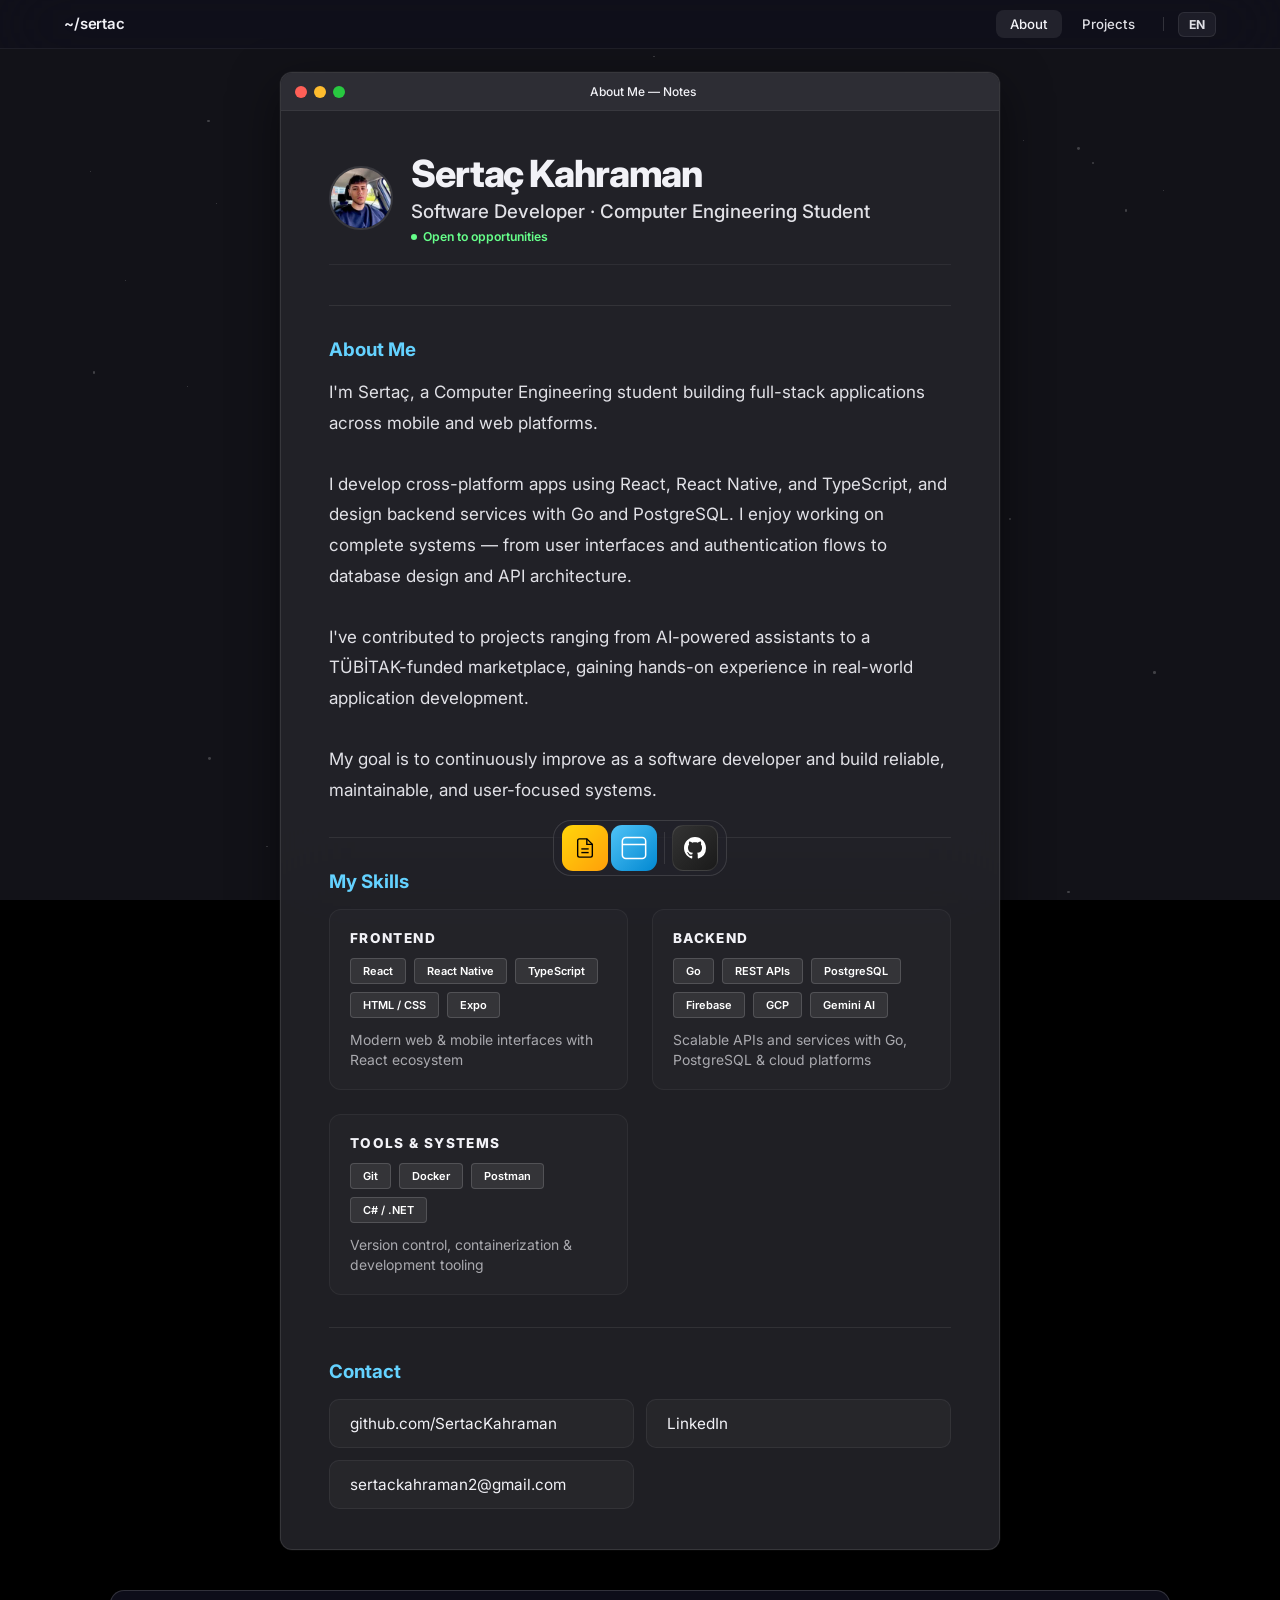
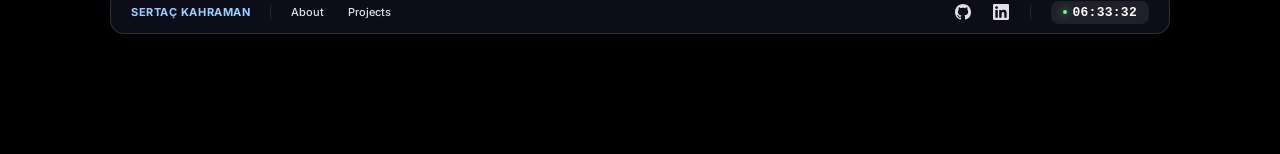
==== about.html @ 70dc7ac9 "feat: complete professional portfolio with SEO, accessibility and semantic improvements" ====
<!DOCTYPE html>
<html lang="en">

<head>
    <meta charset="UTF-8">
    <meta name="viewport" content="width=device-width, initial-scale=1.0">
    <title>About — Sertaç Kahraman</title>
    <meta name="description" content="About Sertaç Kahraman — Software Developer · Computer Engineering Student.">
    <link rel="icon" type="image/png" sizes="16x16" href="favicon-16x16.png">
    <link rel="apple-touch-icon" href="apple-touch-icon.png">
    <meta name="msapplication-TileColor" content="#ffffff">
    <meta name="theme-color" content="#ffffff">
    <meta property="og:title" content="About — Sertaç Kahraman">
    <meta property="og:description"
        content="Software Developer building scalable mobile and web applications with Go, React Native & PostgreSQL.">
    <meta property="og:type" content="website">
    <meta property="og:url" content="https://sertackahraman.com/about.html">
    <meta property="og:image" content="https://sertackahraman.com/sertacresim.webp">
    <meta name="twitter:card" content="summary_large_image">
    <link rel="canonical" href="https://sertackahraman.com/about.html">

    <link rel="preconnect" href="https://fonts.googleapis.com">
    <link rel="preconnect" href="https://fonts.gstatic.com" crossorigin>
    <link rel="dns-prefetch" href="https://fonts.googleapis.com">
    <link rel="dns-prefetch" href="https://fonts.gstatic.com">
    <link rel="preload" href="style.css" as="style">
    <link href="https://fonts.googleapis.com/css2?family=Inter:wght@300;400;500;600;700;800&display=swap"
        rel="stylesheet" media="print" onload="this.media='all'">
    <link rel="stylesheet" href="style.css">

</head>

<body>
    <a href="#win-about" class="skip-link">Skip to content</a>

    <!-- WALLPAPER -->
    <div class="wallpaper" aria-hidden="true">
        <div class="particles" id="particles"></div>
    </div>

    <!-- HEADER -->
    <nav class="header">
        <div class="header-inner">
            <a href="index.html" class="header-logo">~/sertac</a>
            <div class="header-nav">
                <a href="about.html" class="header-link header-link--active" data-i18n="nav-about">About</a>
                <a href="projects.html" class="header-link" data-i18n="nav-projects">Projects</a>
                <div class="header-divider"></div>
                <button id="lang-toggle" class="lang-btn" aria-label="Change language to Turkish">TR</button>
            </div>
        </div>
    </nav>

    <!-- CONTENT -->
    <main class="desktop">
        <div class="page-container">

            <!-- ABOUT WINDOW — DETAILED -->
            <section class="window" id="win-about">
                <div class="window-titlebar">
                    <div class="traffic-lights" aria-hidden="true"><span class="tl tl-red"></span><span
                            class="tl tl-yellow"></span><span class="tl tl-green"></span></div>
                    <h1 class="window-title" data-i18n="about-title">About Me — Notes</h1>
                </div>
                <div class="window-body about-body about-body--detailed">
                    <div class="about-header">
                        <img src="sertacresim.webp" alt="Sertaç Kahraman" class="about-avatar about-avatar--large"
                            width="80" height="80" fetchpriority="high">
                        <div class="about-intro">
                            <h2 class="about-name" data-i18n="about-name">Sertaç Kahraman</h2>
                            <p class="about-role" data-i18n="about-role">Software Developer · Computer Engineering
                                Student</p>
                            <div class="about-status"><span class="status-dot"></span><span
                                    data-i18n="about-status">Open to opportunities</span>
                            </div>
                        </div>
                    </div>

                    <div class="about-content">
                        <div class="about-section">
                            <h2 class="about-section-title" data-i18n="about-detailed-title">About Me</h2>
                            <p data-i18n="about-detailed-text">I'm Sertaç, a Computer Engineering student building
                                full-stack applications across mobile and web platforms. I develop cross-platform apps
                                using React, React Native, and TypeScript, and design backend services with Go and
                                PostgreSQL.</p>
                        </div>

                        <div class="about-section">
                            <h2 class="about-section-title" data-i18n="about-skills-title">My Skills</h2>
                            <div class="about-skills-grid">
                                <div class="about-skill-group">
                                    <span class="about-skill-label" data-i18n="about-skill-frontend">Frontend</span>
                                    <div class="skill-tags">
                                        <span class="skill-tag tag-blue">React</span>
                                        <span class="skill-tag tag-blue">React Native</span>
                                        <span class="skill-tag tag-blue">TypeScript</span>
                                        <span class="skill-tag tag-blue">HTML / CSS</span>
                                        <span class="skill-tag tag-blue">Expo</span>
                                    </div>
                                    <p class="skill-desc" data-i18n="about-skill-frontend-desc">Modern web & mobile
                                        interfaces with React ecosystem</p>
                                </div>
                                <div class="about-skill-group">
                                    <span class="about-skill-label" data-i18n="about-skill-backend">Backend</span>
                                    <div class="skill-tags">
                                        <span class="skill-tag tag-green">Go</span>
                                        <span class="skill-tag tag-green">REST APIs</span>
                                        <span class="skill-tag tag-green">PostgreSQL</span>
                                        <span class="skill-tag tag-green">Firebase</span>
                                        <span class="skill-tag tag-green">GCP</span>
                                        <span class="skill-tag tag-green">Gemini AI</span>
                                    </div>
                                    <p class="skill-desc" data-i18n="about-skill-backend-desc">Scalable APIs and
                                        services with Go, PostgreSQL & cloud platforms</p>
                                </div>
                                <div class="about-skill-group">
                                    <span class="about-skill-label" data-i18n="about-skill-tools">Tools & Systems</span>
                                    <div class="skill-tags">
                                        <span class="skill-tag tag-purple">Git</span>
                                        <span class="skill-tag tag-purple">Docker</span>
                                        <span class="skill-tag tag-purple">Postman</span>
                                        <span class="skill-tag tag-purple">C# / .NET</span>
                                    </div>
                                    <p class="skill-desc" data-i18n="about-skill-tools-desc">Version control,
                                        containerization & development tooling</p>
                                </div>
                            </div>
                        </div>

                        <div class="about-section">
                            <h2 class="about-section-title" data-i18n="about-contact-title">Contact</h2>
                            <div class="about-contact-links">
                                <a href="https://github.com/SertacKahraman" target="_blank" rel="noopener"
                                    class="about-contact-link">
                                    <span>github.com/SertacKahraman</span>
                                </a>
                                <a href="https://www.linkedin.com/in/serta%C3%A7-kahraman-7b6459294/" target="_blank"
                                    rel="noopener" class="about-contact-link">
                                    <span>LinkedIn</span>
                                </a>
                                <a href="mailto:sertackahraman2@gmail.com" id="email-link" class="about-contact-link">
                                    <span id="email-text">sertackahraman2@gmail.com</span>
                                </a>
                            </div>
                        </div>
                    </div>
                </div>
            </section>

        </div>
        <!-- FOOTER (Premium Thin Bar) -->
        <footer class="footer">
            <div class="footer-inner">
                <div class="footer-left">
                    <div class="footer-brand" data-i18n="footer-brand">Sertaç Kahraman</div>
                    <div class="footer-divider"></div>
                    <nav class="footer-nav">
                        <a href="about.html" class="footer-nav-link" data-i18n="footer-about">About</a>
                        <a href="projects.html" class="footer-nav-link" data-i18n="footer-projects">Projects</a>
                    </nav>
                </div>
                <div class="footer-right">
                    <div class="footer-socials">
                        <a href="https://github.com/SertacKahraman" target="_blank" rel="noopener"
                            class="footer-social-btn" aria-label="Github Profile - Sertaç Kahraman">
                            <svg width="16" height="16" viewBox="0 0 24 24" fill="currentColor">
                                <path
                                    d="M12 0C5.37 0 0 5.37 0 12c0 5.31 3.435 9.795 8.205 11.385.6.105.825-.255.825-.57 0-.285-.015-1.23-.015-2.235-3.015.555-3.795-.735-4.035-1.41-.135-.345-.72-1.41-1.23-1.695-.42-.225-1.02-.78-.015-.795.945-.015 1.62.87 1.845 1.23 1.08 1.815 2.805 1.305 3.495.99.105-.78.42-1.305.765-1.605-2.67-.3-5.46-1.335-5.46-5.925 0-1.305.465-2.385 1.23-3.225-.12-.3-.54-1.53.12-3.18 0 0 1.005-.315 3.3 1.23.96-.27 1.98-.405 3-.405s2.04.135 3 .405c2.295-1.56 3.3-1.23 3.3-1.23.66 1.65.24 2.88.12 3.18.765.84 1.23 1.905 1.23 3.225 0 4.605-2.805 5.625-5.475 5.925.435.375.81 1.095.81 2.22 0 1.605-.015 2.895-.015 3.3 0 .315.225.69.825.57A12.02 12.02 0 0024 12c0-6.63-5.37-12-12-12z" />
                            </svg>
                        </a>
                        <a href="https://www.linkedin.com/in/serta%C3%A7-kahraman-7b6459294/" target="_blank"
                            rel="noopener" class="footer-social-btn" aria-label="LinkedIn Profile - Sertaç Kahraman">
                            <svg width="16" height="16" viewBox="0 0 24 24" fill="currentColor">
                                <path
                                    d="M20.447 20.452h-3.554v-5.569c0-1.328-.027-3.037-1.852-3.037-1.853 0-2.136 1.445-2.136 2.939v5.667H9.351V9h3.414v1.561h.046c.477-.9 1.637-1.85 3.37-1.85 3.601 0 4.267 2.37 4.267 5.455v6.286zM5.337 7.433c-1.144 0-2.063-.926-2.063-2.065 0-1.138.92-2.063 2.063-2.063 1.14 0 2.064.925 2.064 2.063 0 1.139-.925 2.065-2.064 2.065zm1.782 13.019H3.555V9h3.564v11.452zM22.225 0H1.771C.792 0 0 .774 0 1.729v20.542C0 23.227.792 24 1.771 24h20.451C23.2 24 24 23.227 24 22.271V1.729C24 .774 23.2 0 22.222 0h.003z" />
                            </svg>
                        </a>
                    </div>
                    <div class="footer-divider"></div>
                    <div class="footer-clock-box">
                        <span class="clock-dot"></span>
                        <span id="footer-live-clock">00:00:00</span>
                    </div>
                </div>
            </div>
        </footer>
    </main>

    <!-- DOCK -->
    <div class="dock" id="dock">
        <a href="about.html" class="dock-item" data-tooltip="About" aria-label="About Me">
            <div class="dock-icon di-notes"><svg width="22" height="22" viewBox="0 0 24 24" fill="none"
                    stroke="currentColor" stroke-width="1.5">
                    <path d="M14 2H6a2 2 0 00-2 2v16a2 2 0 002 2h12a2 2 0 002-2V8z" />
                    <polyline points="14 2 14 8 20 8" />
                    <line x1="16" y1="13" x2="8" y2="13" />
                    <line x1="16" y1="17" x2="8" y2="17" />
                </svg></div>
        </a>
        <a href="projects.html" class="dock-item" data-tooltip="Projects" aria-label="Projects">
            <div class="dock-icon di-finder"><svg width="28" height="28" viewBox="0 0 24 24" fill="none"
                    stroke="currentColor" stroke-width="1.3">
                    <rect x="2" y="3" width="20" height="18" rx="3" />
                    <path d="M2 9h20" />
                </svg></div>
        </a>
        <div class="dock-divider"></div>
        <a href="https://github.com/SertacKahraman" target="_blank" rel="noopener" class="dock-item"
            data-tooltip="GitHub" aria-label="GitHub Repository">
            <div class="dock-icon di-github"><svg width="22" height="22" viewBox="0 0 24 24" fill="currentColor">
                    <path
                        d="M12 0C5.37 0 0 5.37 0 12c0 5.31 3.435 9.795 8.205 11.385.6.105.825-.255.825-.57 0-.285-.015-1.23-.015-2.235-3.015.555-3.795-.735-4.035-1.41-.135-.345-.72-1.41-1.23-1.695-.42-.225-1.02-.78-.015-.795.945-.015 1.62.87 1.845 1.23 1.08 1.815 2.805 1.305 3.495.99.105-.78.42-1.305.765-1.605-2.67-.3-5.46-1.335-5.46-5.925 0-1.305.465-2.385 1.23-3.225-.12-.3-.54-1.53.12-3.18 0 0 1.005-.315 3.3 1.23.96-.27 1.98-.405 3-.405s2.04.135 3 .405c2.295-1.56 3.3-1.23 3.3-1.23.66 1.65.24 2.88.12 3.18.765.84 1.23 1.905 1.23 3.225 0 4.605-2.805 5.625-5.475 5.925.435.375.81 1.095.81 2.22 0 1.605-.015 2.895-.015 3.3 0 .315.225.69.825.57A12.02 12.02 0 0024 12c0-6.63-5.37-12-12-12z" />
                </svg></div>
        </a>
    </div>

    <script src="translations.js" defer></script>
    <script src="script.js" defer></script>
</body>

</html>
---- style.css ----
/* ══════════════════════════════════════════════════
   macOS PORTFOLIO — POLISHED STATIC
   ══════════════════════════════════════════════════ */

:root {
    --wall-1: #121218;
    --wall-2: #121218;
    --wall-3: #121218;
    --wall-4: #121218;

    --win-bg: rgba(36, 36, 42, 0.88);
    --win-titlebar: rgba(46, 46, 54, 0.96);
    --win-toolbar: rgba(40, 40, 48, 0.92);
    --win-border: rgba(255, 255, 255, 0.1);
    --win-shadow: 0 16px 48px rgba(0, 0, 0, 0.5), 0 0 0 0.5px rgba(255, 255, 255, 0.08);

    --menubar-bg: rgba(18, 18, 24, 0.8);
    --dock-bg: rgba(36, 36, 42, 0.55);
    --dock-border: rgba(255, 255, 255, 0.12);

    --text-1: #F2F2F7;
    --text-2: rgba(242, 242, 247, 0.92);
    --text-3: rgba(242, 242, 247, 0.72);

    --tl-red: #FF5F57;
    --tl-yellow: #FEBC2E;
    --tl-green: #28C840;
    --accent: #4DA3FF;
    --accent-light: #99D1FF;
    --blue: #64D2FF;
    --purple: #DA8FFF;
    --green: #66FF8A;
    --orange: #FFB340;

    --font: 'Inter', -apple-system, BlinkMacSystemFont, sans-serif;
    --r: 12px;
    --r-sm: 8px;

    --footer-bg: rgba(255, 255, 255, 0.03);
    --footer-border: rgba(255, 255, 255, 0.08);
}

html,
body {
    margin: 0;
    padding: 0;
    width: 100%;
    overflow-x: hidden;
    background: #000;
}

*,
*::before,
*::after {
    margin: 0;
    padding: 0;
    box-sizing: border-box;
}

html {
    font-size: 17px;
    -webkit-font-smoothing: antialiased;
    scroll-behavior: smooth;
}

body {
    font-family: var(--font);
    color: var(--text-1);
    min-height: 100vh;
    overflow-x: hidden;
}

a {
    color: inherit;
    text-decoration: none;
}

button {
    background: none;
    border: none;
    cursor: pointer;
    color: inherit;
    font: inherit;
}

::selection {
    background: rgba(10, 132, 255, 0.35);
    color: #fff;
}


/* ══════════════════════════════════════════════════
   WALLPAPER
   ══════════════════════════════════════════════════ */

.wallpaper {
    position: fixed;
    inset: 0;
    z-index: 0;
    background: #121218;
    overflow: hidden;
}

/* Skip Navigation */
.skip-link {
    position: absolute;
    top: -40px;
    left: 0;
    background: var(--accent);
    color: #000;
    padding: 8px 16px;
    z-index: 999;
    font-size: 0.85rem;
    font-weight: 600;
    border-radius: 0 0 8px 0;
    transition: top 0.2s;
}

.skip-link:focus {
    top: 0;
}

@keyframes drift {

    0%,
    100% {
        transform: translate(0, 0) scale(1);
    }

    25% {
        transform: translate(50px, -40px) scale(1.08);
    }

    50% {
        transform: translate(-30px, 30px) scale(0.94);
    }

    75% {
        transform: translate(40px, 50px) scale(1.04);
    }
}

.particle {
    position: absolute;
    width: 2px;
    height: 2px;
    background: rgba(255, 255, 255, 0.2);
    border-radius: 50%;
    animation: sparkle linear infinite;
}

@keyframes sparkle {
    0% {
        opacity: 0;
        transform: translateY(0);
    }

    20% {
        opacity: 1;
    }

    80% {
        opacity: 1;
    }

    100% {
        opacity: 0;
        transform: translateY(-60px);
    }
}


/* ══════════════════════════════════════════════════
   DESKTOP & GRID
   ══════════════════════════════════════════════════ */

.desktop {
    position: relative;
    z-index: 1;
    min-height: 100vh;
    padding: 72px 20px 80px;
}

/* ── Header ── */

.header {
    position: fixed;
    top: 0;
    left: 0;
    right: 0;
    z-index: 150;
    background: rgba(15, 15, 28, 0.55);
    backdrop-filter: blur(40px) saturate(180%);
    -webkit-backdrop-filter: blur(40px) saturate(180%);
    border-bottom: 1px solid rgba(255, 255, 255, 0.06);
}

.header-inner {
    max-width: 1200px;
    margin: 0 auto;
    height: 48px;
    display: flex;
    align-items: center;
    justify-content: space-between;
    padding: 0 24px;
}

.header-logo {
    display: flex;
    align-items: center;
    gap: 10px;
    font-size: 0.88rem;
    font-weight: 600;
    color: var(--text-1);
    letter-spacing: -0.01em;
    transition: opacity 0.2s;
}

.header-logo:hover {
    opacity: 0.8;
}

.header-apple {
    opacity: 0.9;
}

.header-nav {
    display: flex;
    align-items: center;
    gap: 6px;
}

.header-link {
    font-size: 0.78rem;
    font-weight: 500;
    color: var(--text-2);
    padding: 6px 14px;
    border-radius: 8px;
    transition: color 0.2s, background 0.2s;
}

.header-link:hover {
    color: var(--text-1);
    background: rgba(255, 255, 255, 0.06);
}

.header-link--active {
    color: var(--text-1);
    background: rgba(255, 255, 255, 0.08);
}

.header-divider {
    width: 1px;
    height: 14px;
    background: rgba(255, 255, 255, 0.15);
    margin: 0 8px;
}

.lang-btn {
    font-size: 0.72rem;
    font-weight: 700;
    color: var(--text-2);
    padding: 4px 10px;
    border-radius: 6px;
    background: rgba(255, 255, 255, 0.06);
    border: 1px solid rgba(255, 255, 255, 0.08);
    transition: all 0.2s;
}

.lang-btn:hover {
    color: var(--text-1);
    background: rgba(255, 255, 255, 0.12);
    border-color: rgba(255, 255, 255, 0.2);
}

/* Single-column layout for sub-pages */
.page-container {
    max-width: 720px;
    margin: 0 auto;
    display: flex;
    flex-direction: column;
    gap: 14px;
}

.win-grid {
    max-width: 1200px;
    margin: 0 auto;
    display: grid;
    grid-template-columns: 1.1fr 1fr;
    grid-template-rows: auto auto;
    gap: 20px;
}

/* Grid placement */
.win-about {
    grid-column: 1;
    grid-row: 1;
}

.win-skills {
    grid-column: 2;
    grid-row: 1 / 3;
}

.win-projects {
    grid-column: 1;
    grid-row: 2;
}

.win-contact {
    grid-column: 1 / 3;
    grid-row: 3;
}


/* ══════════════════════════════════════════════════
   WINDOW BASE
   ══════════════════════════════════════════════════ */

.window {
    background: var(--win-bg);
    border: 1px solid var(--win-border);
    border-radius: var(--r);
    box-shadow: var(--win-shadow);
    backdrop-filter: blur(40px) saturate(150%);
    -webkit-backdrop-filter: blur(40px) saturate(150%);
    overflow: hidden;
    display: flex;
    flex-direction: column;
    transition: box-shadow 0.3s, transform 0.3s;
}

.window:hover {
    box-shadow: 0 24px 70px rgba(0, 0, 0, 0.5), 0 0 0 1px rgba(255, 255, 255, 0.1);
}

.window-titlebar {
    height: 38px;
    display: flex;
    align-items: center;
    padding: 0 14px;
    background: var(--win-titlebar);
    border-bottom: 1px solid rgba(255, 255, 255, 0.05);
    flex-shrink: 0;
}

.traffic-lights {
    display: flex;
    gap: 7px;
    margin-right: 14px;
}

.tl {
    width: 12px;
    height: 12px;
    border-radius: 50%;
}

.tl-red {
    background: var(--tl-red);
}

.tl-yellow {
    background: var(--tl-yellow);
}

.tl-green {
    background: var(--tl-green);
}

.window-title {
    font-size: 12px;
    font-weight: 500;
    color: var(--text-1);
    flex: 1;
    text-align: center;
    margin-right: 58px;
}

.window-title-link {
    text-decoration: none;
    color: inherit;
    cursor: pointer;
}

.window-toolbar {
    padding: 8px 14px;
    background: var(--win-toolbar);
    border-bottom: 1px solid rgba(255, 255, 255, 0.04);
    flex-shrink: 0;
}

.window-body {
    flex: 1;
    overflow-y: auto;
}


/* ══════════════════════════════════════════════════
   ABOUT ME
   ══════════════════════════════════════════════════ */

.about-body {
    padding: 24px;
}

.about-header {
    display: flex;
    align-items: center;
    gap: 18px;
    margin-bottom: 24px;
    padding-bottom: 20px;
    border-bottom: 1px solid rgba(255, 255, 255, 0.06);
}

.about-avatar {
    width: 64px;
    height: 64px;
    border-radius: 50%;
    object-fit: cover;
    flex-shrink: 0;
    border: 2px solid rgba(255, 255, 255, 0.1);
}

.about-name {
    font-size: 2.2rem;
    font-weight: 800;
    letter-spacing: -0.03em;
}

.about-role {
    font-size: 0.82rem;
    color: var(--text-1);
    margin-top: 4px;
    font-weight: 500;
}

.about-status {
    display: flex;
    align-items: center;
    gap: 6px;
    margin-top: 6px;
    font-size: 0.72rem;
    color: var(--green);
    font-weight: 600;
}

.status-dot {
    width: 6px;
    height: 6px;
    border-radius: 50%;
    background: var(--green);
    animation: pulse 2s ease-in-out infinite;
}

@keyframes pulse {

    0%,
    100% {
        opacity: 1;
    }

    50% {
        opacity: 0.4;
    }
}

.about-content {
    display: flex;
    flex-direction: column;
    gap: 14px;
}

.about-content p {
    font-size: 0.85rem;
    color: var(--text-2);
    line-height: 1.7;
}

.about-readmore {
    font-size: 0.78rem;
    font-weight: 700;
    color: var(--accent-light);
    text-decoration: underline;
    text-underline-offset: 5px;
    text-decoration-thickness: 1.5px;
    text-decoration-color: rgba(153, 209, 255, 0.4);
    transition: opacity 0.2s;
    display: inline-block;
}

.about-readmore:hover {
    opacity: 0.7;
}

/* ── Detailed About (about.html) ── */

.about-body--detailed {
    padding: 40px 48px;
    max-width: 900px;
    margin: 0 auto;
}

.about-body--detailed .about-header {
    margin-bottom: 40px;
}

.about-body--detailed .about-intro .about-name {
    font-size: 2.2rem;
    margin-bottom: 4px;
}

.about-body--detailed .about-intro .about-role {
    font-size: 1.1rem;
    color: var(--text-2);
}

.about-body--detailed .about-content {
    gap: 32px;
}

.about-body--detailed .about-section {
    padding-top: 32px;
    border-top: 1px solid rgba(255, 255, 255, 0.08);
}

.about-body--detailed .about-section-title {
    font-size: 1.1rem;
    margin-bottom: 16px;
    color: var(--blue);
}

.about-body--detailed .about-content p {
    font-size: 1rem;
    line-height: 1.8;
    color: var(--text-2);
    white-space: pre-wrap;
    /* Preserve line breaks from translations */
}

.about-skills-grid {
    display: grid;
    grid-template-columns: repeat(auto-fit, minmax(280px, 1fr));
    gap: 24px;
}

.about-skill-group {
    background: rgba(255, 255, 255, 0.02);
    padding: 20px;
    border-radius: 12px;
    border: 1px solid rgba(255, 255, 255, 0.05);
    display: flex;
    flex-direction: column;
    gap: 12px;
}

.about-skill-label {
    font-size: 0.8rem;
    font-weight: 800;
    color: var(--text-1);
    text-transform: uppercase;
    letter-spacing: 0.1em;
}

.skill-tags {
    display: flex;
    flex-wrap: wrap;
    gap: 8px;
    align-items: center;
    /* Fix alignment issues */
}

.skill-desc {
    font-size: 0.82rem !important;
    opacity: 0.7;
    line-height: 1.4 !important;
}

.about-contact-links {
    display: grid;
    grid-template-columns: repeat(auto-fit, minmax(200px, 1fr));
    gap: 12px;
}

.about-contact-link {
    display: flex;
    align-items: center;
    gap: 12px;
    font-size: 0.9rem;
    color: var(--text-1);
    background: rgba(255, 255, 255, 0.03);
    padding: 14px 20px;
    border-radius: 10px;
    border: 1px solid rgba(255, 255, 255, 0.06);
    transition: all 0.2s ease;
}

.about-contact-link:hover {
    background: rgba(10, 132, 255, 0.1);
    border-color: var(--blue);
    transform: translateY(-2px);
}

.about-contact-icon {
    font-size: 16px;
}

/* ══════════════════════════════════════════════════
   TERMINAL (Skills Style)
   ══════════════════════════════════════════════════ */

.terminal-body {
    background: rgba(14, 14, 26, 0.85);
    backdrop-filter: blur(20px);
    -webkit-backdrop-filter: blur(20px);
    padding: 24px;
    font-family: 'Fira Code', 'Monaco', 'Consolas', monospace;
    height: 100%;
    overflow-y: auto;
    color: #e0e0e0;
}

.terminal-line {
    display: flex;
    align-items: center;
    margin-bottom: 10px;
    font-size: 13.5px;
    letter-spacing: 0.02em;
}

.terminal-prompt {
    color: #4cd964;
    font-weight: 700;
    margin-right: 10px;
}

.terminal-cmd {
    color: #ffffff;
}

.terminal-output {
    display: flex;
    flex-wrap: wrap;
    gap: 10px;
    margin-bottom: 30px;
    padding-left: 20px;
    border-left: 1px solid rgba(255, 255, 255, 0.1);
}

.skill-tag {
    font-size: 11px;
    font-weight: 600;
    padding: 5px 12px;
    border-radius: 4px;
    background: rgba(255, 255, 255, 0.08);
    border: 1px solid rgba(255, 255, 255, 0.15);
    color: #ffffff;
    transition: all 0.2s cubic-bezier(0.4, 0, 0.2, 1);
}

.skill-tag:hover {
    background: rgba(255, 255, 255, 0.15);
    border-color: rgba(255, 255, 255, 0.4);
    transform: translateY(-2px);
}

.st-blue {
    background: rgba(10, 132, 255, 0.2);
    border-color: rgba(10, 132, 255, 0.5);
    color: #74b9ff;
}

.st-green {
    background: rgba(48, 209, 88, 0.2);
    border-color: rgba(48, 209, 88, 0.5);
    color: #96f2a4;
}

.st-purple {
    background: rgba(191, 90, 242, 0.2);
    border-color: rgba(191, 90, 242, 0.5);
    color: #e2b0ff;
}

.terminal-cursor {
    color: #34c759;
    animation: blink 1s step-end infinite;
}

@keyframes blink {
    50% {
        opacity: 0;
    }
}


/* ══════════════════════════════════════════════════
   FINDER (Projects)
   ══════════════════════════════════════════════════ */

.finder-path {
    display: flex;
    align-items: center;
    gap: 6px;
    font-size: 12px;
    color: var(--text-2);
}

.path-seg {
    padding: 2px 6px;
    border-radius: 4px;
}

.path-active {
    color: var(--text-1);
    background: rgba(255, 255, 255, 0.06);
}

.finder-body {
    padding: 4px 0;
}

.finder-item {
    display: flex;
    align-items: center;
    gap: 12px;
    padding: 12px 18px;
    border-bottom: 1px solid rgba(255, 255, 255, 0.04);
    transition: background 0.12s;
    cursor: pointer;
}

.finder-item:last-child {
    border-bottom: none;
}

.finder-item:hover {
    background: rgba(10, 132, 255, 0.08);
}

.finder-icon {
    width: 36px;
    height: 36px;
    border-radius: var(--r-sm);
    display: flex;
    align-items: center;
    justify-content: center;
    flex-shrink: 0;
}

.fi-blue {
    background: rgba(100, 210, 255, 0.12);
    color: var(--blue);
}

.fi-green {
    background: rgba(48, 209, 88, 0.12);
    color: var(--green);
}

.fi-orange {
    background: rgba(255, 159, 10, 0.12);
    color: var(--orange);
}

.fi-purple {
    background: rgba(191, 90, 242, 0.12);
    color: var(--purple);
}

.tag-green-badge {
    color: var(--green);
    background: rgba(48, 209, 88, 0.1);
    border-color: rgba(48, 209, 88, 0.2);
}

.finder-info {
    flex: 1;
    min-width: 0;
}

.finder-name {
    font-size: 0.88rem;
    font-weight: 600;
    display: block;
}

.finder-desc {
    font-size: 0.78rem;
    color: var(--text-2);
    display: block;
    margin-top: 2px;
    white-space: nowrap;
    overflow: hidden;
    text-overflow: ellipsis;
}

.finder-meta {
    display: flex;
    gap: 4px;
    flex-shrink: 0;
}

.finder-tag {
    font-size: 0.6rem;
    font-weight: 500;
    color: var(--text-2);
    background: rgba(255, 255, 255, 0.04);
    border: 1px solid rgba(255, 255, 255, 0.06);
    padding: 2px 8px;
    border-radius: 999px;
    white-space: nowrap;
}

.tag-private {
    color: #ff6b6b;
    background: rgba(255, 107, 107, 0.1);
    border-color: rgba(255, 107, 107, 0.2);
}

.finder-arrow {
    color: var(--text-2);
    flex-shrink: 0;
    transition: transform 0.2s;
}

.finder-item:hover .finder-arrow {
    transform: translateX(3px);
    color: var(--text-2);
}

/* ── Detailed project cards (projects.html) ── */

.finder-body--detailed {
    padding: 16px 18px;
    display: flex;
    flex-direction: column;
    gap: 16px;
}

.finder-item-detailed {
    padding: 16px;
    border-radius: 10px;
    background: rgba(255, 255, 255, 0.03);
    border: 1px solid rgba(255, 255, 255, 0.05);
    transition: background 0.15s, border-color 0.15s;
}

.finder-item-detailed:hover {
    background: rgba(255, 255, 255, 0.05);
    border-color: rgba(255, 255, 255, 0.08);
}

.finder-item-header {
    display: flex;
    align-items: center;
    gap: 12px;
    margin-bottom: 10px;
}

.finder-item-header .finder-name {
    font-size: 1.25rem;
    font-weight: 800;
    display: block;
    margin-bottom: 4px;
    letter-spacing: -0.02em;
}

.finder-item-header .finder-meta {
    flex-wrap: wrap;
}

.finder-detail {
    font-size: 0.82rem;
    color: var(--text-2);
    line-height: 1.7;
}

/* ══════════════════════════════════════════════════
   CONTACT
   ══════════════════════════════════════════════════ */

.contact-body {
    padding: 4px 0;
    display: flex;
}

.contact-row {
    flex: 1;
    display: flex;
    flex-direction: column;
    gap: 2px;
    padding: 14px 20px;
    border-right: 1px solid rgba(255, 255, 255, 0.04);
    transition: background 0.12s;
    cursor: pointer;
}

.contact-row:last-child {
    border-right: none;
}

.contact-row:hover {
    background: rgba(10, 132, 255, 0.06);
}

.contact-label {
    font-size: 0.75rem;
    font-weight: 700;
    color: var(--text-2);
    text-transform: uppercase;
    letter-spacing: 0.06em;
}

.contact-value {
    font-size: 0.82rem;
    color: var(--accent-light);
    font-weight: 600;
    letter-spacing: 0.01em;
}


/* ══════════════════════════════════════════════════
   DOCK
   ══════════════════════════════════════════════════ */

.dock {
    position: fixed;
    bottom: 8px;
    left: 50%;
    transform: translateX(-50%);
    z-index: 100;
    display: flex;
    align-items: flex-end;
    gap: 3px;
    padding: 4px 8px;
    background: var(--dock-bg);
    border: 1px solid var(--dock-border);
    border-radius: 18px;
    backdrop-filter: blur(30px) saturate(180%);
    -webkit-backdrop-filter: blur(30px) saturate(180%);
}

.dock-divider {
    width: 1px;
    height: 32px;
    background: rgba(255, 255, 255, 0.1);
    margin: 0 4px;
    align-self: center;
}

.dock-item {
    position: relative;
    display: flex;
    flex-direction: column;
    align-items: center;
    z-index: 1;
}

.dock-item:hover {
    z-index: 20;
}

.dock-icon {
    width: 46px;
    height: 46px;
    border-radius: 11px;
    display: flex;
    align-items: center;
    justify-content: center;
    transition: transform 0.2s cubic-bezier(0.34, 1.56, 0.64, 1);
    will-change: transform;
}

/* ══════════════════════════════════════════════════
   PREMIUM THIN FOOTER (Page Flow)
   ══════════════════════════════════════════════════ */

.footer {
    max-width: 1060px;
    margin: 40px auto 80px;
    padding: 0;
    position: relative;
    z-index: 1;
}

.footer-inner {
    background: rgba(15, 15, 28, 0.92);
    backdrop-filter: blur(20px) saturate(180%);
    -webkit-backdrop-filter: blur(20px) saturate(180%);
    border: 1px solid rgba(255, 255, 255, 0.15);
    border-radius: 14px;
    height: 44px;
    display: flex;
    align-items: center;
    justify-content: space-between;
    padding: 0 20px;
    box-shadow: 0 4px 24px rgba(0, 0, 0, 0.4);
    max-width: 100%;
    margin: 0 auto;
}

.footer-left,
.footer-right {
    display: flex;
    align-items: center;
    gap: 20px;
}

.footer-brand {
    font-size: 11px;
    font-weight: 700;
    color: var(--accent-light);
    letter-spacing: 0.05em;
    text-transform: uppercase;
    opacity: 1;
}

.footer-nav {
    display: flex;
    gap: 24px;
}

.footer-nav-link {
    font-size: 11px;
    font-weight: 500;
    color: var(--text-2);
    padding: 12px 4px;
    margin: -12px -4px;
    transition: color 0.2s, transform 0.2s;
}

.footer-nav-link:hover {
    color: var(--accent-light);
    transform: translateY(-1px);
}

.footer-socials {
    display: flex;
    gap: 20px;
}

.footer-social-btn {
    color: var(--text-2);
    display: flex;
    align-items: center;
    justify-content: center;
    width: 38px;
    height: 38px;
    margin: -10px;
    transition: color 0.2s, transform 0.2s;
}

.footer-social-btn:hover {
    color: var(--text-1);
    transform: scale(1.1);
}

.footer-divider {
    width: 1px;
    height: 14px;
    background: rgba(255, 255, 255, 0.1);
}

.footer-clock-box {
    font-size: 13px;
    font-weight: 700;
    color: #FFFFFF;
    display: flex;
    align-items: center;
    gap: 6px;
    background: rgba(255, 255, 255, 0.08);
    padding: 4px 12px;
    border-radius: 8px;
    font-family: 'SF Mono', 'Menlo', monospace;
    letter-spacing: 0.02em;
}

.clock-dot {
    width: 4px;
    height: 4px;
    background: var(--green);
    border-radius: 50%;
    box-shadow: 0 0 8px var(--green);
    animation: pulse 2s infinite;
}

/* Adjust Desktop padding */
.desktop {
    position: relative;
    z-index: 1;
    min-height: 100vh;
    padding: 72px 20px 40px;
}

/* Restore Dock position */
.dock {
    bottom: 24px;
}

.di-notes {
    background: linear-gradient(135deg, #FFD60A, #FF9F0A);
    color: #000;
}

.di-terminal {
    background: linear-gradient(135deg, #1C1C1E, #2C2C2E);
    color: #fff;
    border: 1px solid rgba(255, 255, 255, 0.1);
}

.di-finder {
    background: linear-gradient(135deg, #4FC3F7, #0288D1);
    color: #fff;
}

.di-contacts {
    background: linear-gradient(135deg, #A5D6A7, #43A047);
    color: #fff;
}

.di-github {
    background: linear-gradient(135deg, #333, #1a1a1a);
    color: #fff;
    border: 1px solid rgba(255, 255, 255, 0.1);
}

/* Tooltip */
.dock-item::before {
    content: attr(data-tooltip);
    position: absolute;
    bottom: calc(100% + 6px);
    left: 50%;
    transform: translateX(-50%) translateY(4px);
    font-size: 11px;
    font-weight: 500;
    color: var(--text-1);
    background: rgba(30, 30, 50, 0.9);
    border: 1px solid rgba(255, 255, 255, 0.1);
    padding: 3px 10px;
    border-radius: 6px;
    white-space: nowrap;
    opacity: 0;
    pointer-events: none;
    transition: opacity 0.15s, transform 0.15s;
    z-index: 100;
    backdrop-filter: blur(12px);
}

.dock-item:hover::before {
    opacity: 1;
    transform: translateX(-50%) translateY(0);
}


/* ══════════════════════════════════════════════════
   RESPONSIVE
   ══════════════════════════════════════════════════ */

@media (max-width: 800px) {
    .win-grid {
        grid-template-columns: 1fr;
    }

    .win-about,
    .win-skills,
    .win-projects,
    .win-contact {
        grid-column: 1;
        grid-row: auto;
    }

    .widget {
        flex-direction: column;
        gap: 4px;
        align-items: flex-start;
    }

    .widget-divider {
        width: 100%;
        height: 1px;
    }

    .contact-body {
        flex-direction: column;
    }

    .contact-row {
        border-right: none;
        border-bottom: 1px solid rgba(255, 255, 255, 0.04);
    }

    .contact-row:last-child {
        border-bottom: none;
    }

    .finder-meta {
        display: none;
    }

    .menubar-left .menu-item:not(.menu-item--bold):not(.menu-spotlight) {
        display: none;
    }

    /* Footer Tablet Fix */
    .footer {
        padding: 0 16px;
        box-sizing: border-box;
    }

    .footer-inner {
        padding: 0 16px;
        gap: 8px;
    }

    .footer-nav {
        gap: 12px;
    }

    /* About Page Tablet Fix */
    .about-body--detailed {
        padding: 28px 24px;
    }

    .about-body--detailed .about-intro .about-name {
        font-size: 1.8rem;
    }

    /* Spotlight Tablet Fix */
    .spotlight-overlay {
        padding-top: 12vh;
    }
}

@media (max-width: 480px) {
    .dock-icon {
        width: 38px;
        height: 38px;
        border-radius: 9px;
    }

    .dock-icon svg {
        width: 18px;
        height: 18px;
    }

    .about-header {
        flex-direction: column;
        text-align: center;
    }

    .about-status {
        justify-content: center;
    }

    /* Footer Mobile Fix */
    .footer {
        padding: 0 16px;
        margin: 20px auto 100px;
        width: 100%;
        box-sizing: border-box;
    }

    .footer-inner {
        height: auto;
        padding: 20px 16px;
        flex-direction: column;
        gap: 20px;
        width: 100%;
        box-sizing: border-box;
    }

    .footer-left,
    .footer-right {
        flex-direction: column;
        gap: 16px;
        width: 100%;
        align-items: center;
        text-align: center;
    }

    .footer-nav {
        gap: 15px;
        justify-content: center;
    }

    .footer-divider {
        display: none;
    }

    .footer-socials {
        gap: 30px;
        justify-content: center;
    }

    .footer-clock-box {
        width: 100%;
        justify-content: center;
        box-sizing: border-box;
    }

    .desktop {
        padding-top: 60px;
    }

    /* About Page Mobile Fix */
    .about-body--detailed {
        padding: 24px 20px;
    }

    .about-body--detailed .about-intro .about-name {
        font-size: 1.6rem;
    }

    .about-skills-grid {
        grid-template-columns: 1fr;
    }
}

/* ── Scrollbar ── */
::-webkit-scrollbar {
    width: 6px;
}

::-webkit-scrollbar-track {
    background: transparent;
}

::-webkit-scrollbar-thumb {
    background: rgba(255, 255, 255, 0.08);
    border-radius: 3px;
}

.window-body::-webkit-scrollbar {
    width: 4px;
}

/* 🎯 Recruiter-Facing Enhancements */
.highlighted-badge {
    background: rgba(255, 179, 64, 0.25) !important;
    border: 1.5px solid rgba(255, 179, 64, 0.6) !important;
    color: #ffb340 !important;
    font-weight: 800 !important;
    padding: 4px 10px !important;
    box-shadow: 0 0 12px rgba(255, 179, 64, 0.15);
    border-radius: 6px;
    text-transform: uppercase;
    font-size: 10px;
}

/* Year Tag */
.tag-year {
    background: rgba(255, 255, 255, 0.04) !important;
    border-color: rgba(255, 255, 255, 0.12) !important;
    color: var(--text-3) !important;
    font-weight: 500 !important;
    font-size: 10px;
    letter-spacing: 0.03em;
}
---- style.css ----
/* ══════════════════════════════════════════════════
   macOS PORTFOLIO — POLISHED STATIC
   ══════════════════════════════════════════════════ */

:root {
    --wall-1: #121218;
    --wall-2: #121218;
    --wall-3: #121218;
    --wall-4: #121218;

    --win-bg: rgba(36, 36, 42, 0.88);
    --win-titlebar: rgba(46, 46, 54, 0.96);
    --win-toolbar: rgba(40, 40, 48, 0.92);
    --win-border: rgba(255, 255, 255, 0.1);
    --win-shadow: 0 16px 48px rgba(0, 0, 0, 0.5), 0 0 0 0.5px rgba(255, 255, 255, 0.08);

    --menubar-bg: rgba(18, 18, 24, 0.8);
    --dock-bg: rgba(36, 36, 42, 0.55);
    --dock-border: rgba(255, 255, 255, 0.12);

    --text-1: #F2F2F7;
    --text-2: rgba(242, 242, 247, 0.92);
    --text-3: rgba(242, 242, 247, 0.72);

    --tl-red: #FF5F57;
    --tl-yellow: #FEBC2E;
    --tl-green: #28C840;
    --accent: #4DA3FF;
    --accent-light: #99D1FF;
    --blue: #64D2FF;
    --purple: #DA8FFF;
    --green: #66FF8A;
    --orange: #FFB340;

    --font: 'Inter', -apple-system, BlinkMacSystemFont, sans-serif;
    --r: 12px;
    --r-sm: 8px;

    --footer-bg: rgba(255, 255, 255, 0.03);
    --footer-border: rgba(255, 255, 255, 0.08);
}

html,
body {
    margin: 0;
    padding: 0;
    width: 100%;
    overflow-x: hidden;
    background: #000;
}

*,
*::before,
*::after {
    margin: 0;
    padding: 0;
    box-sizing: border-box;
}

html {
    font-size: 17px;
    -webkit-font-smoothing: antialiased;
    scroll-behavior: smooth;
}

body {
    font-family: var(--font);
    color: var(--text-1);
    min-height: 100vh;
    overflow-x: hidden;
}

a {
    color: inherit;
    text-decoration: none;
}

button {
    background: none;
    border: none;
    cursor: pointer;
    color: inherit;
    font: inherit;
}

::selection {
    background: rgba(10, 132, 255, 0.35);
    color: #fff;
}


/* ══════════════════════════════════════════════════
   WALLPAPER
   ══════════════════════════════════════════════════ */

.wallpaper {
    position: fixed;
    inset: 0;
    z-index: 0;
    background: #121218;
    overflow: hidden;
}

/* Skip Navigation */
.skip-link {
    position: absolute;
    top: -40px;
    left: 0;
    background: var(--accent);
    color: #000;
    padding: 8px 16px;
    z-index: 999;
    font-size: 0.85rem;
    font-weight: 600;
    border-radius: 0 0 8px 0;
    transition: top 0.2s;
}

.skip-link:focus {
    top: 0;
}

@keyframes drift {

    0%,
    100% {
        transform: translate(0, 0) scale(1);
    }

    25% {
        transform: translate(50px, -40px) scale(1.08);
    }

    50% {
        transform: translate(-30px, 30px) scale(0.94);
    }

    75% {
        transform: translate(40px, 50px) scale(1.04);
    }
}

.particle {
    position: absolute;
    width: 2px;
    height: 2px;
    background: rgba(255, 255, 255, 0.2);
    border-radius: 50%;
    animation: sparkle linear infinite;
}

@keyframes sparkle {
    0% {
        opacity: 0;
        transform: translateY(0);
    }

    20% {
        opacity: 1;
    }

    80% {
        opacity: 1;
    }

    100% {
        opacity: 0;
        transform: translateY(-60px);
    }
}


/* ══════════════════════════════════════════════════
   DESKTOP & GRID
   ══════════════════════════════════════════════════ */

.desktop {
    position: relative;
    z-index: 1;
    min-height: 100vh;
    padding: 72px 20px 80px;
}

/* ── Header ── */

.header {
    position: fixed;
    top: 0;
    left: 0;
    right: 0;
    z-index: 150;
    background: rgba(15, 15, 28, 0.55);
    backdrop-filter: blur(40px) saturate(180%);
    -webkit-backdrop-filter: blur(40px) saturate(180%);
    border-bottom: 1px solid rgba(255, 255, 255, 0.06);
}

.header-inner {
    max-width: 1200px;
    margin: 0 auto;
    height: 48px;
    display: flex;
    align-items: center;
    justify-content: space-between;
    padding: 0 24px;
}

.header-logo {
    display: flex;
    align-items: center;
    gap: 10px;
    font-size: 0.88rem;
    font-weight: 600;
    color: var(--text-1);
    letter-spacing: -0.01em;
    transition: opacity 0.2s;
}

.header-logo:hover {
    opacity: 0.8;
}

.header-apple {
    opacity: 0.9;
}

.header-nav {
    display: flex;
    align-items: center;
    gap: 6px;
}

.header-link {
    font-size: 0.78rem;
    font-weight: 500;
    color: var(--text-2);
    padding: 6px 14px;
    border-radius: 8px;
    transition: color 0.2s, background 0.2s;
}

.header-link:hover {
    color: var(--text-1);
    background: rgba(255, 255, 255, 0.06);
}

.header-link--active {
    color: var(--text-1);
    background: rgba(255, 255, 255, 0.08);
}

.header-divider {
    width: 1px;
    height: 14px;
    background: rgba(255, 255, 255, 0.15);
    margin: 0 8px;
}

.lang-btn {
    font-size: 0.72rem;
    font-weight: 700;
    color: var(--text-2);
    padding: 4px 10px;
    border-radius: 6px;
    background: rgba(255, 255, 255, 0.06);
    border: 1px solid rgba(255, 255, 255, 0.08);
    transition: all 0.2s;
}

.lang-btn:hover {
    color: var(--text-1);
    background: rgba(255, 255, 255, 0.12);
    border-color: rgba(255, 255, 255, 0.2);
}

/* Single-column layout for sub-pages */
.page-container {
    max-width: 720px;
    margin: 0 auto;
    display: flex;
    flex-direction: column;
    gap: 14px;
}

.win-grid {
    max-width: 1200px;
    margin: 0 auto;
    display: grid;
    grid-template-columns: 1.1fr 1fr;
    grid-template-rows: auto auto;
    gap: 20px;
}

/* Grid placement */
.win-about {
    grid-column: 1;
    grid-row: 1;
}

.win-skills {
    grid-column: 2;
    grid-row: 1 / 3;
}

.win-projects {
    grid-column: 1;
    grid-row: 2;
}

.win-contact {
    grid-column: 1 / 3;
    grid-row: 3;
}


/* ══════════════════════════════════════════════════
   WINDOW BASE
   ══════════════════════════════════════════════════ */

.window {
    background: var(--win-bg);
    border: 1px solid var(--win-border);
    border-radius: var(--r);
    box-shadow: var(--win-shadow);
    backdrop-filter: blur(40px) saturate(150%);
    -webkit-backdrop-filter: blur(40px) saturate(150%);
    overflow: hidden;
    display: flex;
    flex-direction: column;
    transition: box-shadow 0.3s, transform 0.3s;
}

.window:hover {
    box-shadow: 0 24px 70px rgba(0, 0, 0, 0.5), 0 0 0 1px rgba(255, 255, 255, 0.1);
}

.window-titlebar {
    height: 38px;
    display: flex;
    align-items: center;
    padding: 0 14px;
    background: var(--win-titlebar);
    border-bottom: 1px solid rgba(255, 255, 255, 0.05);
    flex-shrink: 0;
}

.traffic-lights {
    display: flex;
    gap: 7px;
    margin-right: 14px;
}

.tl {
    width: 12px;
    height: 12px;
    border-radius: 50%;
}

.tl-red {
    background: var(--tl-red);
}

.tl-yellow {
    background: var(--tl-yellow);
}

.tl-green {
    background: var(--tl-green);
}

.window-title {
    font-size: 12px;
    font-weight: 500;
    color: var(--text-1);
    flex: 1;
    text-align: center;
    margin-right: 58px;
}

.window-title-link {
    text-decoration: none;
    color: inherit;
    cursor: pointer;
}

.window-toolbar {
    padding: 8px 14px;
    background: var(--win-toolbar);
    border-bottom: 1px solid rgba(255, 255, 255, 0.04);
    flex-shrink: 0;
}

.window-body {
    flex: 1;
    overflow-y: auto;
}


/* ══════════════════════════════════════════════════
   ABOUT ME
   ══════════════════════════════════════════════════ */

.about-body {
    padding: 24px;
}

.about-header {
    display: flex;
    align-items: center;
    gap: 18px;
    margin-bottom: 24px;
    padding-bottom: 20px;
    border-bottom: 1px solid rgba(255, 255, 255, 0.06);
}

.about-avatar {
    width: 64px;
    height: 64px;
    border-radius: 50%;
    object-fit: cover;
    flex-shrink: 0;
    border: 2px solid rgba(255, 255, 255, 0.1);
}

.about-name {
    font-size: 2.2rem;
    font-weight: 800;
    letter-spacing: -0.03em;
}

.about-role {
    font-size: 0.82rem;
    color: var(--text-1);
    margin-top: 4px;
    font-weight: 500;
}

.about-status {
    display: flex;
    align-items: center;
    gap: 6px;
    margin-top: 6px;
    font-size: 0.72rem;
    color: var(--green);
    font-weight: 600;
}

.status-dot {
    width: 6px;
    height: 6px;
    border-radius: 50%;
    background: var(--green);
    animation: pulse 2s ease-in-out infinite;
}

@keyframes pulse {

    0%,
    100% {
        opacity: 1;
    }

    50% {
        opacity: 0.4;
    }
}

.about-content {
    display: flex;
    flex-direction: column;
    gap: 14px;
}

.about-content p {
    font-size: 0.85rem;
    color: var(--text-2);
    line-height: 1.7;
}

.about-readmore {
    font-size: 0.78rem;
    font-weight: 700;
    color: var(--accent-light);
    text-decoration: underline;
    text-underline-offset: 5px;
    text-decoration-thickness: 1.5px;
    text-decoration-color: rgba(153, 209, 255, 0.4);
    transition: opacity 0.2s;
    display: inline-block;
}

.about-readmore:hover {
    opacity: 0.7;
}

/* ── Detailed About (about.html) ── */

.about-body--detailed {
    padding: 40px 48px;
    max-width: 900px;
    margin: 0 auto;
}

.about-body--detailed .about-header {
    margin-bottom: 40px;
}

.about-body--detailed .about-intro .about-name {
    font-size: 2.2rem;
    margin-bottom: 4px;
}

.about-body--detailed .about-intro .about-role {
    font-size: 1.1rem;
    color: var(--text-2);
}

.about-body--detailed .about-content {
    gap: 32px;
}

.about-body--detailed .about-section {
    padding-top: 32px;
    border-top: 1px solid rgba(255, 255, 255, 0.08);
}

.about-body--detailed .about-section-title {
    font-size: 1.1rem;
    margin-bottom: 16px;
    color: var(--blue);
}

.about-body--detailed .about-content p {
    font-size: 1rem;
    line-height: 1.8;
    color: var(--text-2);
    white-space: pre-wrap;
    /* Preserve line breaks from translations */
}

.about-skills-grid {
    display: grid;
    grid-template-columns: repeat(auto-fit, minmax(280px, 1fr));
    gap: 24px;
}

.about-skill-group {
    background: rgba(255, 255, 255, 0.02);
    padding: 20px;
    border-radius: 12px;
    border: 1px solid rgba(255, 255, 255, 0.05);
    display: flex;
    flex-direction: column;
    gap: 12px;
}

.about-skill-label {
    font-size: 0.8rem;
    font-weight: 800;
    color: var(--text-1);
    text-transform: uppercase;
    letter-spacing: 0.1em;
}

.skill-tags {
    display: flex;
    flex-wrap: wrap;
    gap: 8px;
    align-items: center;
    /* Fix alignment issues */
}

.skill-desc {
    font-size: 0.82rem !important;
    opacity: 0.7;
    line-height: 1.4 !important;
}

.about-contact-links {
    display: grid;
    grid-template-columns: repeat(auto-fit, minmax(200px, 1fr));
    gap: 12px;
}

.about-contact-link {
    display: flex;
    align-items: center;
    gap: 12px;
    font-size: 0.9rem;
    color: var(--text-1);
    background: rgba(255, 255, 255, 0.03);
    padding: 14px 20px;
    border-radius: 10px;
    border: 1px solid rgba(255, 255, 255, 0.06);
    transition: all 0.2s ease;
}

.about-contact-link:hover {
    background: rgba(10, 132, 255, 0.1);
    border-color: var(--blue);
    transform: translateY(-2px);
}

.about-contact-icon {
    font-size: 16px;
}

/* ══════════════════════════════════════════════════
   TERMINAL (Skills Style)
   ══════════════════════════════════════════════════ */

.terminal-body {
    background: rgba(14, 14, 26, 0.85);
    backdrop-filter: blur(20px);
    -webkit-backdrop-filter: blur(20px);
    padding: 24px;
    font-family: 'Fira Code', 'Monaco', 'Consolas', monospace;
    height: 100%;
    overflow-y: auto;
    color: #e0e0e0;
}

.terminal-line {
    display: flex;
    align-items: center;
    margin-bottom: 10px;
    font-size: 13.5px;
    letter-spacing: 0.02em;
}

.terminal-prompt {
    color: #4cd964;
    font-weight: 700;
    margin-right: 10px;
}

.terminal-cmd {
    color: #ffffff;
}

.terminal-output {
    display: flex;
    flex-wrap: wrap;
    gap: 10px;
    margin-bottom: 30px;
    padding-left: 20px;
    border-left: 1px solid rgba(255, 255, 255, 0.1);
}

.skill-tag {
    font-size: 11px;
    font-weight: 600;
    padding: 5px 12px;
    border-radius: 4px;
    background: rgba(255, 255, 255, 0.08);
    border: 1px solid rgba(255, 255, 255, 0.15);
    color: #ffffff;
    transition: all 0.2s cubic-bezier(0.4, 0, 0.2, 1);
}

.skill-tag:hover {
    background: rgba(255, 255, 255, 0.15);
    border-color: rgba(255, 255, 255, 0.4);
    transform: translateY(-2px);
}

.st-blue {
    background: rgba(10, 132, 255, 0.2);
    border-color: rgba(10, 132, 255, 0.5);
    color: #74b9ff;
}

.st-green {
    background: rgba(48, 209, 88, 0.2);
    border-color: rgba(48, 209, 88, 0.5);
    color: #96f2a4;
}

.st-purple {
    background: rgba(191, 90, 242, 0.2);
    border-color: rgba(191, 90, 242, 0.5);
    color: #e2b0ff;
}

.terminal-cursor {
    color: #34c759;
    animation: blink 1s step-end infinite;
}

@keyframes blink {
    50% {
        opacity: 0;
    }
}


/* ══════════════════════════════════════════════════
   FINDER (Projects)
   ══════════════════════════════════════════════════ */

.finder-path {
    display: flex;
    align-items: center;
    gap: 6px;
    font-size: 12px;
    color: var(--text-2);
}

.path-seg {
    padding: 2px 6px;
    border-radius: 4px;
}

.path-active {
    color: var(--text-1);
    background: rgba(255, 255, 255, 0.06);
}

.finder-body {
    padding: 4px 0;
}

.finder-item {
    display: flex;
    align-items: center;
    gap: 12px;
    padding: 12px 18px;
    border-bottom: 1px solid rgba(255, 255, 255, 0.04);
    transition: background 0.12s;
    cursor: pointer;
}

.finder-item:last-child {
    border-bottom: none;
}

.finder-item:hover {
    background: rgba(10, 132, 255, 0.08);
}

.finder-icon {
    width: 36px;
    height: 36px;
    border-radius: var(--r-sm);
    display: flex;
    align-items: center;
    justify-content: center;
    flex-shrink: 0;
}

.fi-blue {
    background: rgba(100, 210, 255, 0.12);
    color: var(--blue);
}

.fi-green {
    background: rgba(48, 209, 88, 0.12);
    color: var(--green);
}

.fi-orange {
    background: rgba(255, 159, 10, 0.12);
    color: var(--orange);
}

.fi-purple {
    background: rgba(191, 90, 242, 0.12);
    color: var(--purple);
}

.tag-green-badge {
    color: var(--green);
    background: rgba(48, 209, 88, 0.1);
    border-color: rgba(48, 209, 88, 0.2);
}

.finder-info {
    flex: 1;
    min-width: 0;
}

.finder-name {
    font-size: 0.88rem;
    font-weight: 600;
    display: block;
}

.finder-desc {
    font-size: 0.78rem;
    color: var(--text-2);
    display: block;
    margin-top: 2px;
    white-space: nowrap;
    overflow: hidden;
    text-overflow: ellipsis;
}

.finder-meta {
    display: flex;
    gap: 4px;
    flex-shrink: 0;
}

.finder-tag {
    font-size: 0.6rem;
    font-weight: 500;
    color: var(--text-2);
    background: rgba(255, 255, 255, 0.04);
    border: 1px solid rgba(255, 255, 255, 0.06);
    padding: 2px 8px;
    border-radius: 999px;
    white-space: nowrap;
}

.tag-private {
    color: #ff6b6b;
    background: rgba(255, 107, 107, 0.1);
    border-color: rgba(255, 107, 107, 0.2);
}

.finder-arrow {
    color: var(--text-2);
    flex-shrink: 0;
    transition: transform 0.2s;
}

.finder-item:hover .finder-arrow {
    transform: translateX(3px);
    color: var(--text-2);
}

/* ── Detailed project cards (projects.html) ── */

.finder-body--detailed {
    padding: 16px 18px;
    display: flex;
    flex-direction: column;
    gap: 16px;
}

.finder-item-detailed {
    padding: 16px;
    border-radius: 10px;
    background: rgba(255, 255, 255, 0.03);
    border: 1px solid rgba(255, 255, 255, 0.05);
    transition: background 0.15s, border-color 0.15s;
}

.finder-item-detailed:hover {
    background: rgba(255, 255, 255, 0.05);
    border-color: rgba(255, 255, 255, 0.08);
}

.finder-item-header {
    display: flex;
    align-items: center;
    gap: 12px;
    margin-bottom: 10px;
}

.finder-item-header .finder-name {
    font-size: 1.25rem;
    font-weight: 800;
    display: block;
    margin-bottom: 4px;
    letter-spacing: -0.02em;
}

.finder-item-header .finder-meta {
    flex-wrap: wrap;
}

.finder-detail {
    font-size: 0.82rem;
    color: var(--text-2);
    line-height: 1.7;
}

/* ══════════════════════════════════════════════════
   CONTACT
   ══════════════════════════════════════════════════ */

.contact-body {
    padding: 4px 0;
    display: flex;
}

.contact-row {
    flex: 1;
    display: flex;
    flex-direction: column;
    gap: 2px;
    padding: 14px 20px;
    border-right: 1px solid rgba(255, 255, 255, 0.04);
    transition: background 0.12s;
    cursor: pointer;
}

.contact-row:last-child {
    border-right: none;
}

.contact-row:hover {
    background: rgba(10, 132, 255, 0.06);
}

.contact-label {
    font-size: 0.75rem;
    font-weight: 700;
    color: var(--text-2);
    text-transform: uppercase;
    letter-spacing: 0.06em;
}

.contact-value {
    font-size: 0.82rem;
    color: var(--accent-light);
    font-weight: 600;
    letter-spacing: 0.01em;
}


/* ══════════════════════════════════════════════════
   DOCK
   ══════════════════════════════════════════════════ */

.dock {
    position: fixed;
    bottom: 8px;
    left: 50%;
    transform: translateX(-50%);
    z-index: 100;
    display: flex;
    align-items: flex-end;
    gap: 3px;
    padding: 4px 8px;
    background: var(--dock-bg);
    border: 1px solid var(--dock-border);
    border-radius: 18px;
    backdrop-filter: blur(30px) saturate(180%);
    -webkit-backdrop-filter: blur(30px) saturate(180%);
}

.dock-divider {
    width: 1px;
    height: 32px;
    background: rgba(255, 255, 255, 0.1);
    margin: 0 4px;
    align-self: center;
}

.dock-item {
    position: relative;
    display: flex;
    flex-direction: column;
    align-items: center;
    z-index: 1;
}

.dock-item:hover {
    z-index: 20;
}

.dock-icon {
    width: 46px;
    height: 46px;
    border-radius: 11px;
    display: flex;
    align-items: center;
    justify-content: center;
    transition: transform 0.2s cubic-bezier(0.34, 1.56, 0.64, 1);
    will-change: transform;
}

/* ══════════════════════════════════════════════════
   PREMIUM THIN FOOTER (Page Flow)
   ══════════════════════════════════════════════════ */

.footer {
    max-width: 1060px;
    margin: 40px auto 80px;
    padding: 0;
    position: relative;
    z-index: 1;
}

.footer-inner {
    background: rgba(15, 15, 28, 0.92);
    backdrop-filter: blur(20px) saturate(180%);
    -webkit-backdrop-filter: blur(20px) saturate(180%);
    border: 1px solid rgba(255, 255, 255, 0.15);
    border-radius: 14px;
    height: 44px;
    display: flex;
    align-items: center;
    justify-content: space-between;
    padding: 0 20px;
    box-shadow: 0 4px 24px rgba(0, 0, 0, 0.4);
    max-width: 100%;
    margin: 0 auto;
}

.footer-left,
.footer-right {
    display: flex;
    align-items: center;
    gap: 20px;
}

.footer-brand {
    font-size: 11px;
    font-weight: 700;
    color: var(--accent-light);
    letter-spacing: 0.05em;
    text-transform: uppercase;
    opacity: 1;
}

.footer-nav {
    display: flex;
    gap: 24px;
}

.footer-nav-link {
    font-size: 11px;
    font-weight: 500;
    color: var(--text-2);
    padding: 12px 4px;
    margin: -12px -4px;
    transition: color 0.2s, transform 0.2s;
}

.footer-nav-link:hover {
    color: var(--accent-light);
    transform: translateY(-1px);
}

.footer-socials {
    display: flex;
    gap: 20px;
}

.footer-social-btn {
    color: var(--text-2);
    display: flex;
    align-items: center;
    justify-content: center;
    width: 38px;
    height: 38px;
    margin: -10px;
    transition: color 0.2s, transform 0.2s;
}

.footer-social-btn:hover {
    color: var(--text-1);
    transform: scale(1.1);
}

.footer-divider {
    width: 1px;
    height: 14px;
    background: rgba(255, 255, 255, 0.1);
}

.footer-clock-box {
    font-size: 13px;
    font-weight: 700;
    color: #FFFFFF;
    display: flex;
    align-items: center;
    gap: 6px;
    background: rgba(255, 255, 255, 0.08);
    padding: 4px 12px;
    border-radius: 8px;
    font-family: 'SF Mono', 'Menlo', monospace;
    letter-spacing: 0.02em;
}

.clock-dot {
    width: 4px;
    height: 4px;
    background: var(--green);
    border-radius: 50%;
    box-shadow: 0 0 8px var(--green);
    animation: pulse 2s infinite;
}

/* Adjust Desktop padding */
.desktop {
    position: relative;
    z-index: 1;
    min-height: 100vh;
    padding: 72px 20px 40px;
}

/* Restore Dock position */
.dock {
    bottom: 24px;
}

.di-notes {
    background: linear-gradient(135deg, #FFD60A, #FF9F0A);
    color: #000;
}

.di-terminal {
    background: linear-gradient(135deg, #1C1C1E, #2C2C2E);
    color: #fff;
    border: 1px solid rgba(255, 255, 255, 0.1);
}

.di-finder {
    background: linear-gradient(135deg, #4FC3F7, #0288D1);
    color: #fff;
}

.di-contacts {
    background: linear-gradient(135deg, #A5D6A7, #43A047);
    color: #fff;
}

.di-github {
    background: linear-gradient(135deg, #333, #1a1a1a);
    color: #fff;
    border: 1px solid rgba(255, 255, 255, 0.1);
}

/* Tooltip */
.dock-item::before {
    content: attr(data-tooltip);
    position: absolute;
    bottom: calc(100% + 6px);
    left: 50%;
    transform: translateX(-50%) translateY(4px);
    font-size: 11px;
    font-weight: 500;
    color: var(--text-1);
    background: rgba(30, 30, 50, 0.9);
    border: 1px solid rgba(255, 255, 255, 0.1);
    padding: 3px 10px;
    border-radius: 6px;
    white-space: nowrap;
    opacity: 0;
    pointer-events: none;
    transition: opacity 0.15s, transform 0.15s;
    z-index: 100;
    backdrop-filter: blur(12px);
}

.dock-item:hover::before {
    opacity: 1;
    transform: translateX(-50%) translateY(0);
}


/* ══════════════════════════════════════════════════
   RESPONSIVE
   ══════════════════════════════════════════════════ */

@media (max-width: 800px) {
    .win-grid {
        grid-template-columns: 1fr;
    }

    .win-about,
    .win-skills,
    .win-projects,
    .win-contact {
        grid-column: 1;
        grid-row: auto;
    }

    .widget {
        flex-direction: column;
        gap: 4px;
        align-items: flex-start;
    }

    .widget-divider {
        width: 100%;
        height: 1px;
    }

    .contact-body {
        flex-direction: column;
    }

    .contact-row {
        border-right: none;
        border-bottom: 1px solid rgba(255, 255, 255, 0.04);
    }

    .contact-row:last-child {
        border-bottom: none;
    }

    .finder-meta {
        display: none;
    }

    .menubar-left .menu-item:not(.menu-item--bold):not(.menu-spotlight) {
        display: none;
    }

    /* Footer Tablet Fix */
    .footer {
        padding: 0 16px;
        box-sizing: border-box;
    }

    .footer-inner {
        padding: 0 16px;
        gap: 8px;
    }

    .footer-nav {
        gap: 12px;
    }

    /* About Page Tablet Fix */
    .about-body--detailed {
        padding: 28px 24px;
    }

    .about-body--detailed .about-intro .about-name {
        font-size: 1.8rem;
    }

    /* Spotlight Tablet Fix */
    .spotlight-overlay {
        padding-top: 12vh;
    }
}

@media (max-width: 480px) {
    .dock-icon {
        width: 38px;
        height: 38px;
        border-radius: 9px;
    }

    .dock-icon svg {
        width: 18px;
        height: 18px;
    }

    .about-header {
        flex-direction: column;
        text-align: center;
    }

    .about-status {
        justify-content: center;
    }

    /* Footer Mobile Fix */
    .footer {
        padding: 0 16px;
        margin: 20px auto 100px;
        width: 100%;
        box-sizing: border-box;
    }

    .footer-inner {
        height: auto;
        padding: 20px 16px;
        flex-direction: column;
        gap: 20px;
        width: 100%;
        box-sizing: border-box;
    }

    .footer-left,
    .footer-right {
        flex-direction: column;
        gap: 16px;
        width: 100%;
        align-items: center;
        text-align: center;
    }

    .footer-nav {
        gap: 15px;
        justify-content: center;
    }

    .footer-divider {
        display: none;
    }

    .footer-socials {
        gap: 30px;
        justify-content: center;
    }

    .footer-clock-box {
        width: 100%;
        justify-content: center;
        box-sizing: border-box;
    }

    .desktop {
        padding-top: 60px;
    }

    /* About Page Mobile Fix */
    .about-body--detailed {
        padding: 24px 20px;
    }

    .about-body--detailed .about-intro .about-name {
        font-size: 1.6rem;
    }

    .about-skills-grid {
        grid-template-columns: 1fr;
    }
}

/* ── Scrollbar ── */
::-webkit-scrollbar {
    width: 6px;
}

::-webkit-scrollbar-track {
    background: transparent;
}

::-webkit-scrollbar-thumb {
    background: rgba(255, 255, 255, 0.08);
    border-radius: 3px;
}

.window-body::-webkit-scrollbar {
    width: 4px;
}

/* 🎯 Recruiter-Facing Enhancements */
.highlighted-badge {
    background: rgba(255, 179, 64, 0.25) !important;
    border: 1.5px solid rgba(255, 179, 64, 0.6) !important;
    color: #ffb340 !important;
    font-weight: 800 !important;
    padding: 4px 10px !important;
    box-shadow: 0 0 12px rgba(255, 179, 64, 0.15);
    border-radius: 6px;
    text-transform: uppercase;
    font-size: 10px;
}

/* Year Tag */
.tag-year {
    background: rgba(255, 255, 255, 0.04) !important;
    border-color: rgba(255, 255, 255, 0.12) !important;
    color: var(--text-3) !important;
    font-weight: 500 !important;
    font-size: 10px;
    letter-spacing: 0.03em;
}
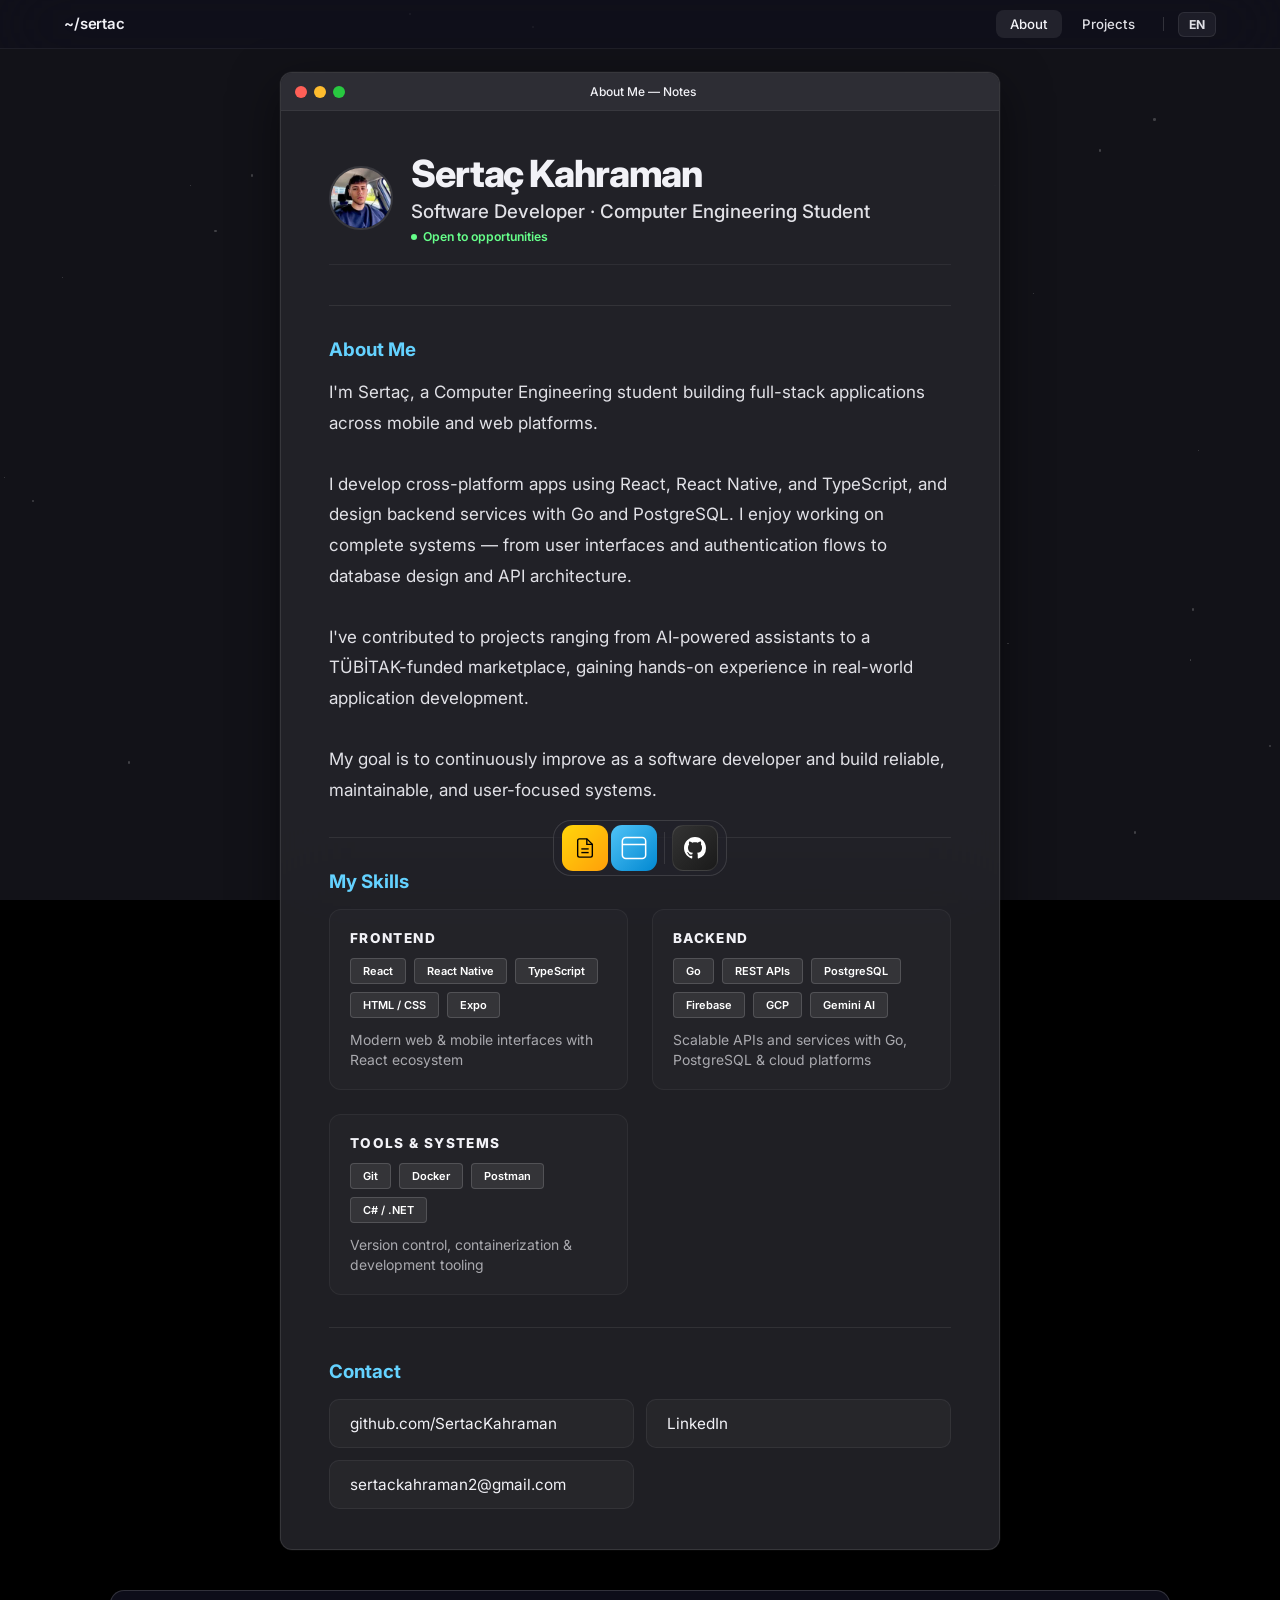
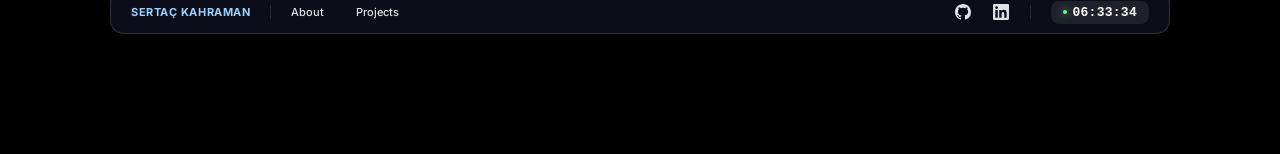
==== commit 2a203d3f: "feat: yeni projeler eklendi ve ufak UI hataları çözüldü" ====
--- a/about.html
+++ b/about.html
@@ -24,8 +24,10 @@
     <link rel="dns-prefetch" href="https://fonts.googleapis.com">
     <link rel="dns-prefetch" href="https://fonts.gstatic.com">
     <link rel="preload" href="style.css" as="style">
-    <link href="https://fonts.googleapis.com/css2?family=Inter:wght@300;400;500;600;700;800&display=swap"
-        rel="stylesheet" media="print" onload="this.media='all'">
+    <link rel="preload" as="style"
+        href="https://fonts.googleapis.com/css2?family=Inter:wght@400;500;600;700;800&display=swap">
+    <link href="https://fonts.googleapis.com/css2?family=Inter:wght@400;500;600;700;800&display=swap" rel="stylesheet"
+        media="print" onload="this.media='all'">
     <link rel="stylesheet" href="style.css">
 
 </head>
@@ -152,7 +154,7 @@
         <footer class="footer">
             <div class="footer-inner">
                 <div class="footer-left">
-                    <div class="footer-brand" data-i18n="footer-brand">Sertaç Kahraman</div>
+                    <a href="index.html" class="footer-brand" data-i18n="footer-brand">Sertaç Kahraman</a>
                     <div class="footer-divider"></div>
                     <nav class="footer-nav">
                         <a href="about.html" class="footer-nav-link" data-i18n="footer-about">About</a>
--- a/style.css
+++ b/style.css
@@ -1014,20 +1014,29 @@
     letter-spacing: 0.05em;
     text-transform: uppercase;
     opacity: 1;
+    padding: 14px 8px;
+    /* Increased touch target */
+    margin: -14px -8px;
+    /* Offset padding to keep layout tight */
+    display: inline-block;
 }
 
 .footer-nav {
     display: flex;
-    gap: 24px;
+    gap: 32px;
+    /* More spacing between links */
 }
 
 .footer-nav-link {
     font-size: 11px;
     font-weight: 500;
     color: var(--text-2);
-    padding: 12px 4px;
-    margin: -12px -4px;
+    padding: 14px 10px;
+    /* Increased touch target */
+    margin: -14px -10px;
+    /* Offset padding */
     transition: color 0.2s, transform 0.2s;
+    display: inline-block;
 }
 
 .footer-nav-link:hover {
--- a/style.css
+++ b/style.css
@@ -1014,20 +1014,29 @@
     letter-spacing: 0.05em;
     text-transform: uppercase;
     opacity: 1;
+    padding: 14px 8px;
+    /* Increased touch target */
+    margin: -14px -8px;
+    /* Offset padding to keep layout tight */
+    display: inline-block;
 }
 
 .footer-nav {
     display: flex;
-    gap: 24px;
+    gap: 32px;
+    /* More spacing between links */
 }
 
 .footer-nav-link {
     font-size: 11px;
     font-weight: 500;
     color: var(--text-2);
-    padding: 12px 4px;
-    margin: -12px -4px;
+    padding: 14px 10px;
+    /* Increased touch target */
+    margin: -14px -10px;
+    /* Offset padding */
     transition: color 0.2s, transform 0.2s;
+    display: inline-block;
 }
 
 .footer-nav-link:hover {
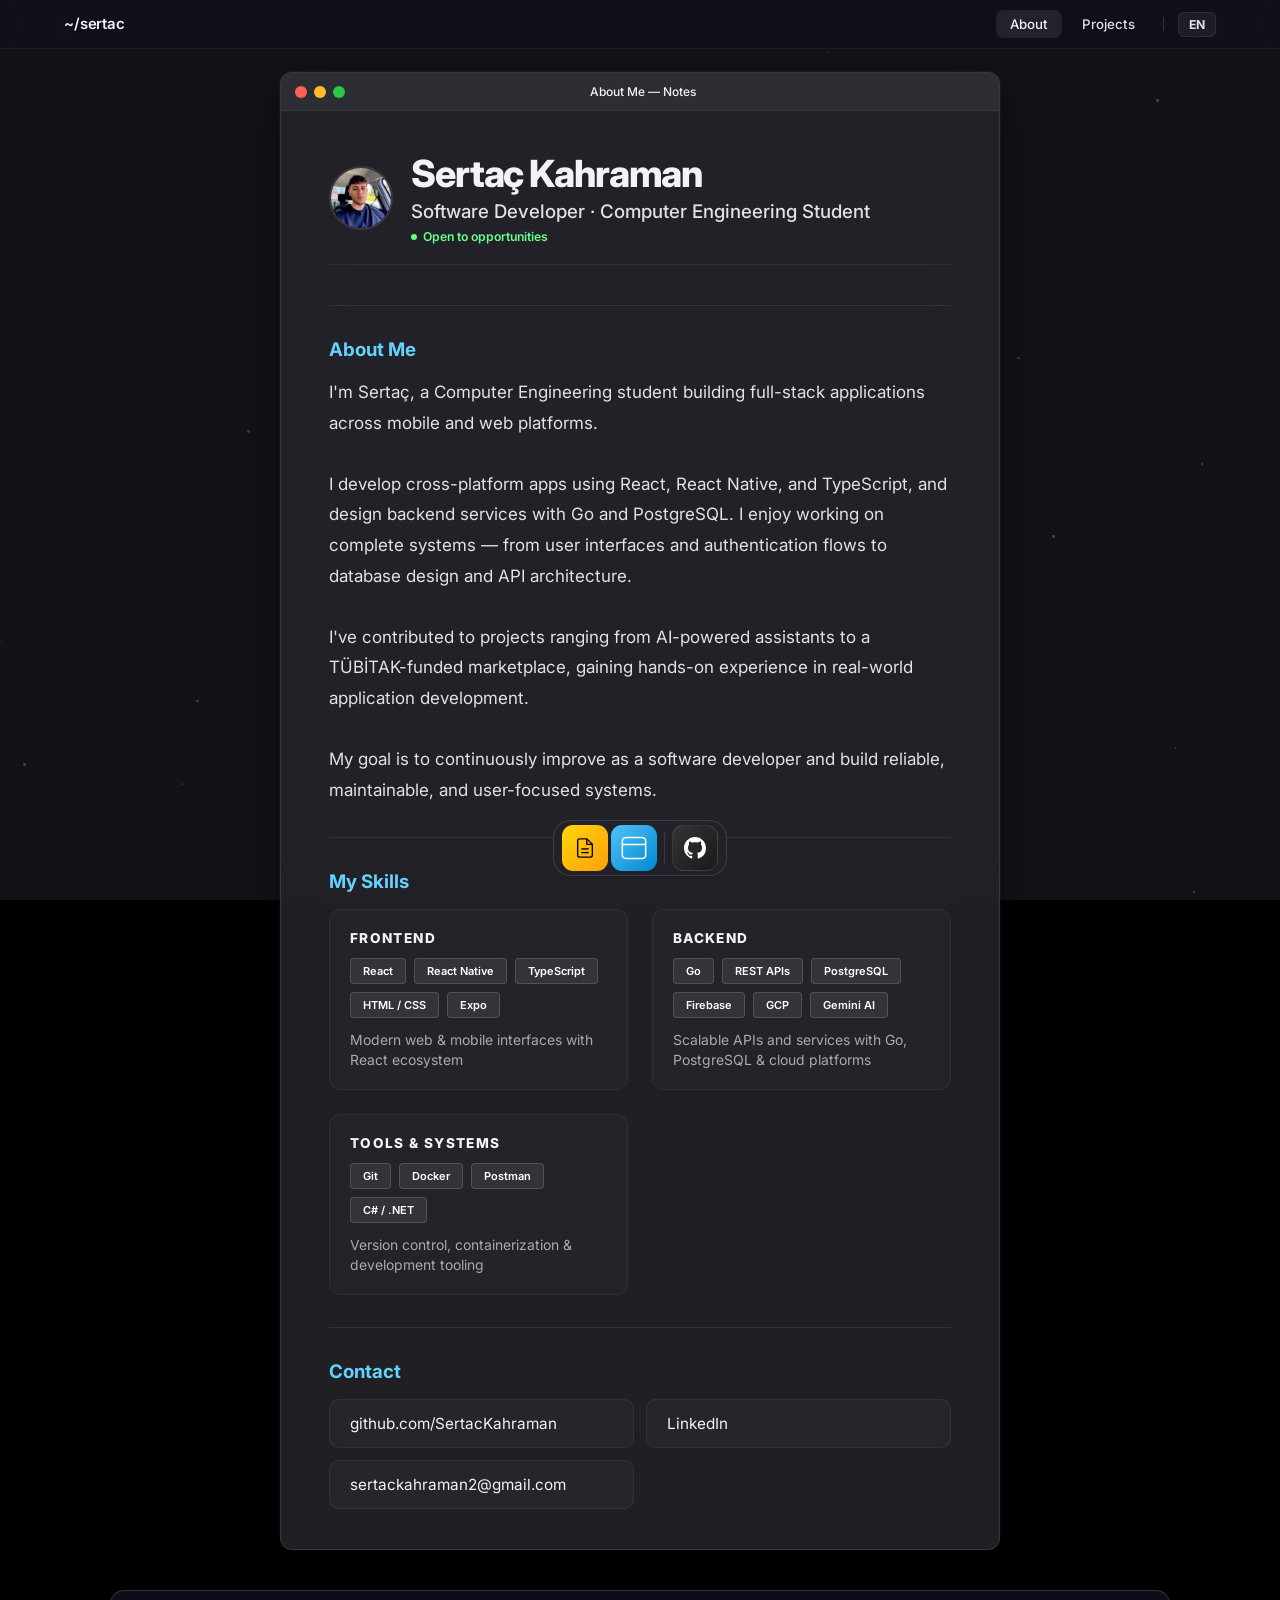
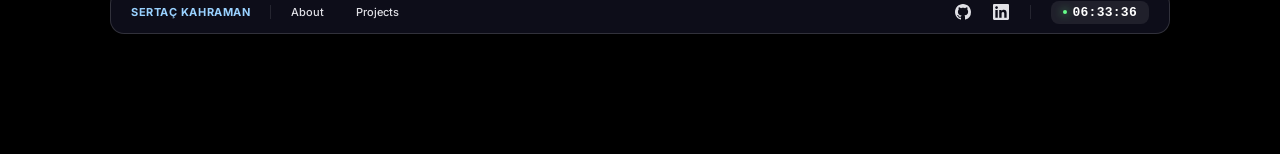
==== commit 1780cea1: "fix: restore stable CSS loading to prevent flicker (FOUC)" ====
--- a/about.html
+++ b/about.html
@@ -23,11 +23,30 @@
     <link rel="preconnect" href="https://fonts.gstatic.com" crossorigin>
     <link rel="dns-prefetch" href="https://fonts.googleapis.com">
     <link rel="dns-prefetch" href="https://fonts.gstatic.com">
-    <link rel="preload" href="style.css" as="style">
-    <link rel="preload" as="style"
-        href="https://fonts.googleapis.com/css2?family=Inter:wght@400;500;600;700;800&display=swap">
-    <link href="https://fonts.googleapis.com/css2?family=Inter:wght@400;500;600;700;800&display=swap" rel="stylesheet"
-        media="print" onload="this.media='all'">
+    <!-- Optimized Google Fonts -->
+    <link href="https://fonts.googleapis.com/css2?family=Inter:wght@400;500;600;700;800&display=swap" rel="stylesheet">
+
+    <!-- Essential Critical CSS (Ensures no white flash on load) -->
+    <style>
+        html,
+        body {
+            margin: 0;
+            padding: 0;
+            background: #000;
+            font-family: 'Inter', sans-serif;
+            color: #F2F2F7;
+            -webkit-font-smoothing: antialiased;
+        }
+
+        .wallpaper {
+            position: fixed;
+            inset: 0;
+            z-index: 0;
+            background: #121218;
+        }
+    </style>
+
+    <!-- Main Stylesheet (Blocking load for stability) -->
     <link rel="stylesheet" href="style.css">
 
 </head>
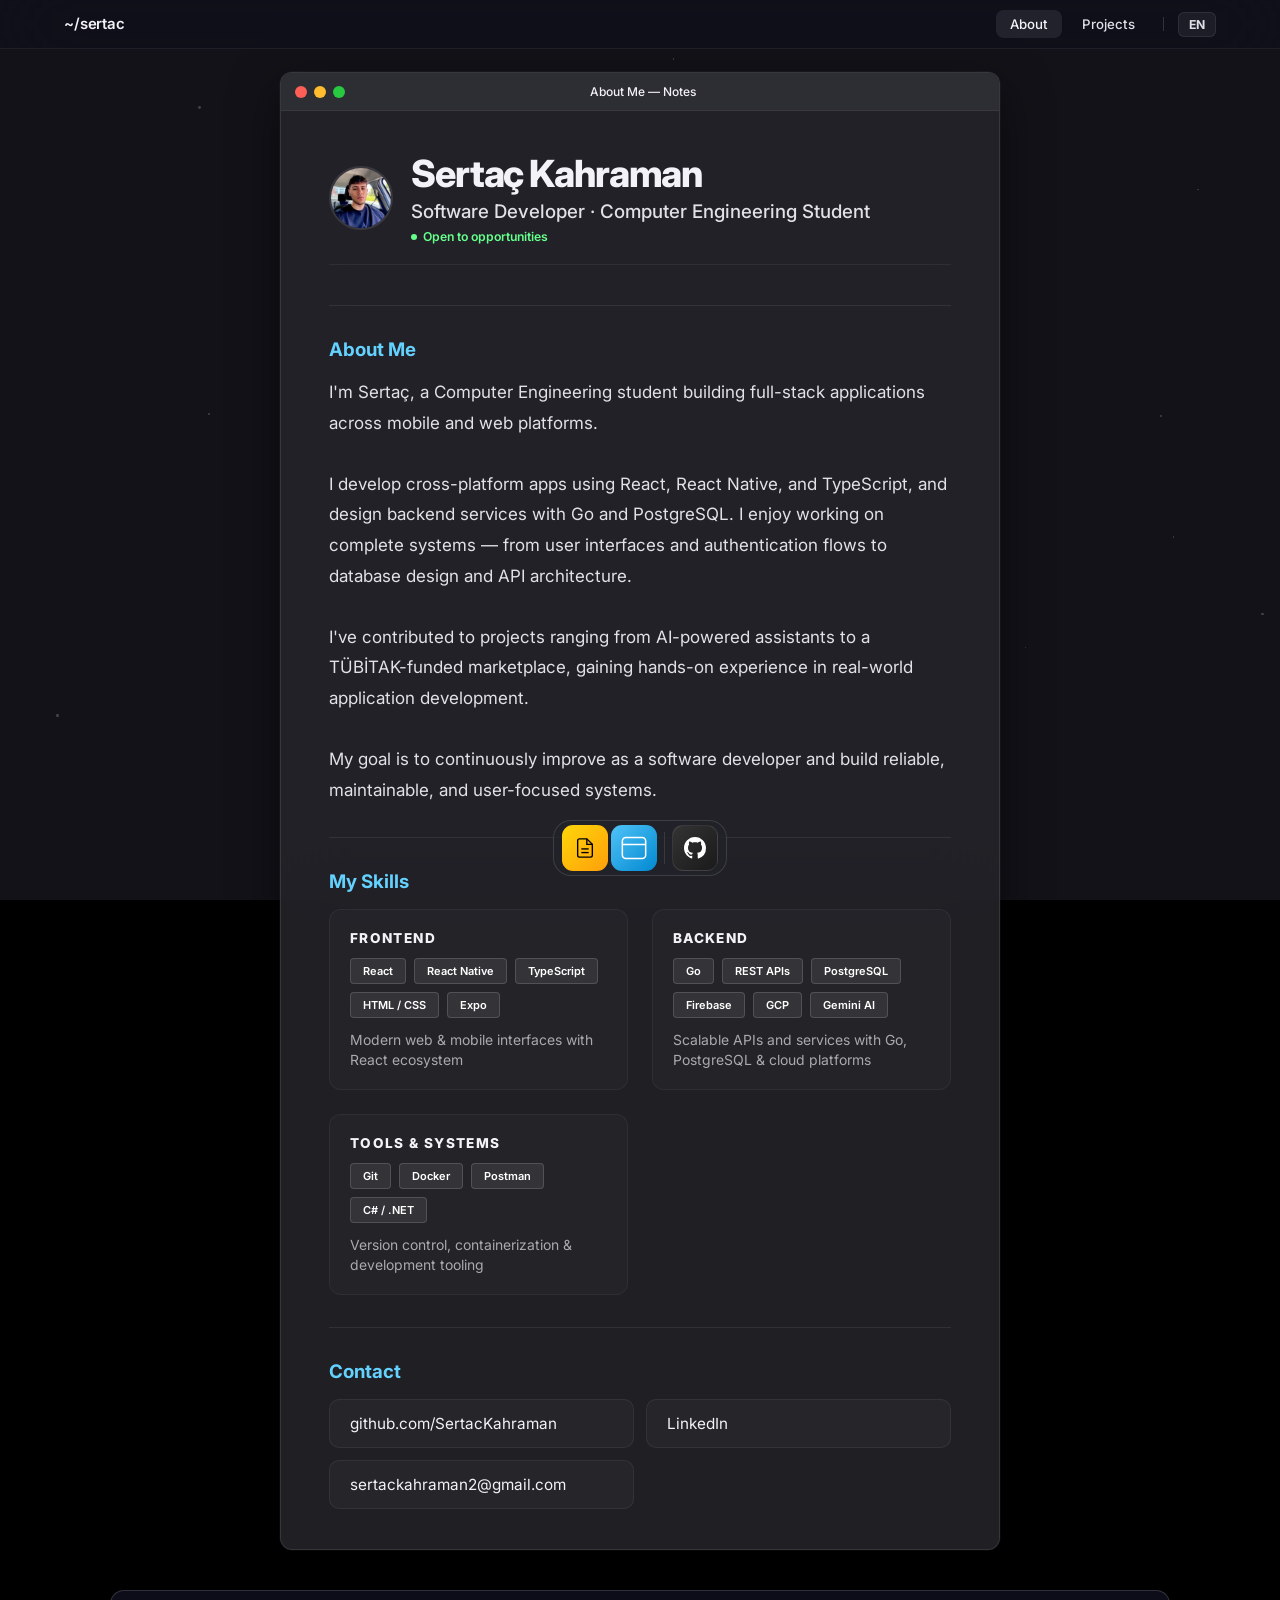
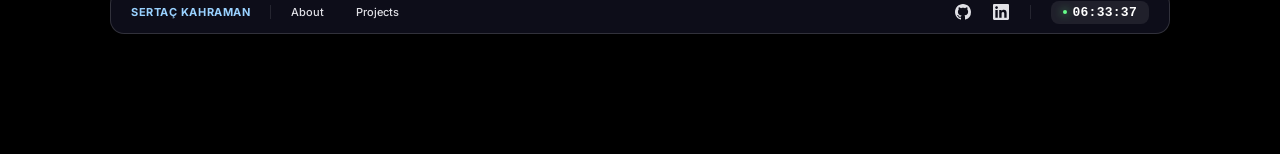
==== commit d00781d4: "SEO: Remove .html extensions, add root slashes, and configure vercel.json for clean URLs" ====
--- a/about.html
+++ b/about.html
@@ -14,10 +14,10 @@
     <meta property="og:description"
         content="Software Developer building scalable mobile and web applications with Go, React Native & PostgreSQL.">
     <meta property="og:type" content="website">
-    <meta property="og:url" content="https://sertackahraman.com/about.html">
+    <meta property="og:url" content="https://sertackahraman.com/about">
     <meta property="og:image" content="https://sertackahraman.com/sertacresim.webp">
     <meta name="twitter:card" content="summary_large_image">
-    <link rel="canonical" href="https://sertackahraman.com/about.html">
+    <link rel="canonical" href="https://sertackahraman.com/about">
 
     <link rel="preconnect" href="https://fonts.googleapis.com">
     <link rel="preconnect" href="https://fonts.gstatic.com" crossorigin>
@@ -62,10 +62,10 @@
     <!-- HEADER -->
     <nav class="header">
         <div class="header-inner">
-            <a href="index.html" class="header-logo">~/sertac</a>
+            <a href="/" class="header-logo">~/sertac</a>
             <div class="header-nav">
-                <a href="about.html" class="header-link header-link--active" data-i18n="nav-about">About</a>
-                <a href="projects.html" class="header-link" data-i18n="nav-projects">Projects</a>
+                <a href="/about" class="header-link header-link--active" data-i18n="nav-about">About</a>
+                <a href="/projects" class="header-link" data-i18n="nav-projects">Projects</a>
                 <div class="header-divider"></div>
                 <button id="lang-toggle" class="lang-btn" aria-label="Change language to Turkish">TR</button>
             </div>
@@ -173,11 +173,11 @@
         <footer class="footer">
             <div class="footer-inner">
                 <div class="footer-left">
-                    <a href="index.html" class="footer-brand" data-i18n="footer-brand">Sertaç Kahraman</a>
+                    <a href="/" class="footer-brand" data-i18n="footer-brand">Sertaç Kahraman</a>
                     <div class="footer-divider"></div>
                     <nav class="footer-nav">
-                        <a href="about.html" class="footer-nav-link" data-i18n="footer-about">About</a>
-                        <a href="projects.html" class="footer-nav-link" data-i18n="footer-projects">Projects</a>
+                        <a href="/about" class="footer-nav-link" data-i18n="footer-about">About</a>
+                        <a href="/projects" class="footer-nav-link" data-i18n="footer-projects">Projects</a>
                     </nav>
                 </div>
                 <div class="footer-right">
@@ -209,7 +209,7 @@
 
     <!-- DOCK -->
     <div class="dock" id="dock">
-        <a href="about.html" class="dock-item" data-tooltip="About" aria-label="About Me">
+        <a href="/about" class="dock-item" data-tooltip="About" aria-label="About Me">
             <div class="dock-icon di-notes"><svg width="22" height="22" viewBox="0 0 24 24" fill="none"
                     stroke="currentColor" stroke-width="1.5">
                     <path d="M14 2H6a2 2 0 00-2 2v16a2 2 0 002 2h12a2 2 0 002-2V8z" />
@@ -218,7 +218,7 @@
                     <line x1="16" y1="17" x2="8" y2="17" />
                 </svg></div>
         </a>
-        <a href="projects.html" class="dock-item" data-tooltip="Projects" aria-label="Projects">
+        <a href="/projects" class="dock-item" data-tooltip="Projects" aria-label="Projects">
             <div class="dock-icon di-finder"><svg width="28" height="28" viewBox="0 0 24 24" fill="none"
                     stroke="currentColor" stroke-width="1.3">
                     <rect x="2" y="3" width="20" height="18" rx="3" />
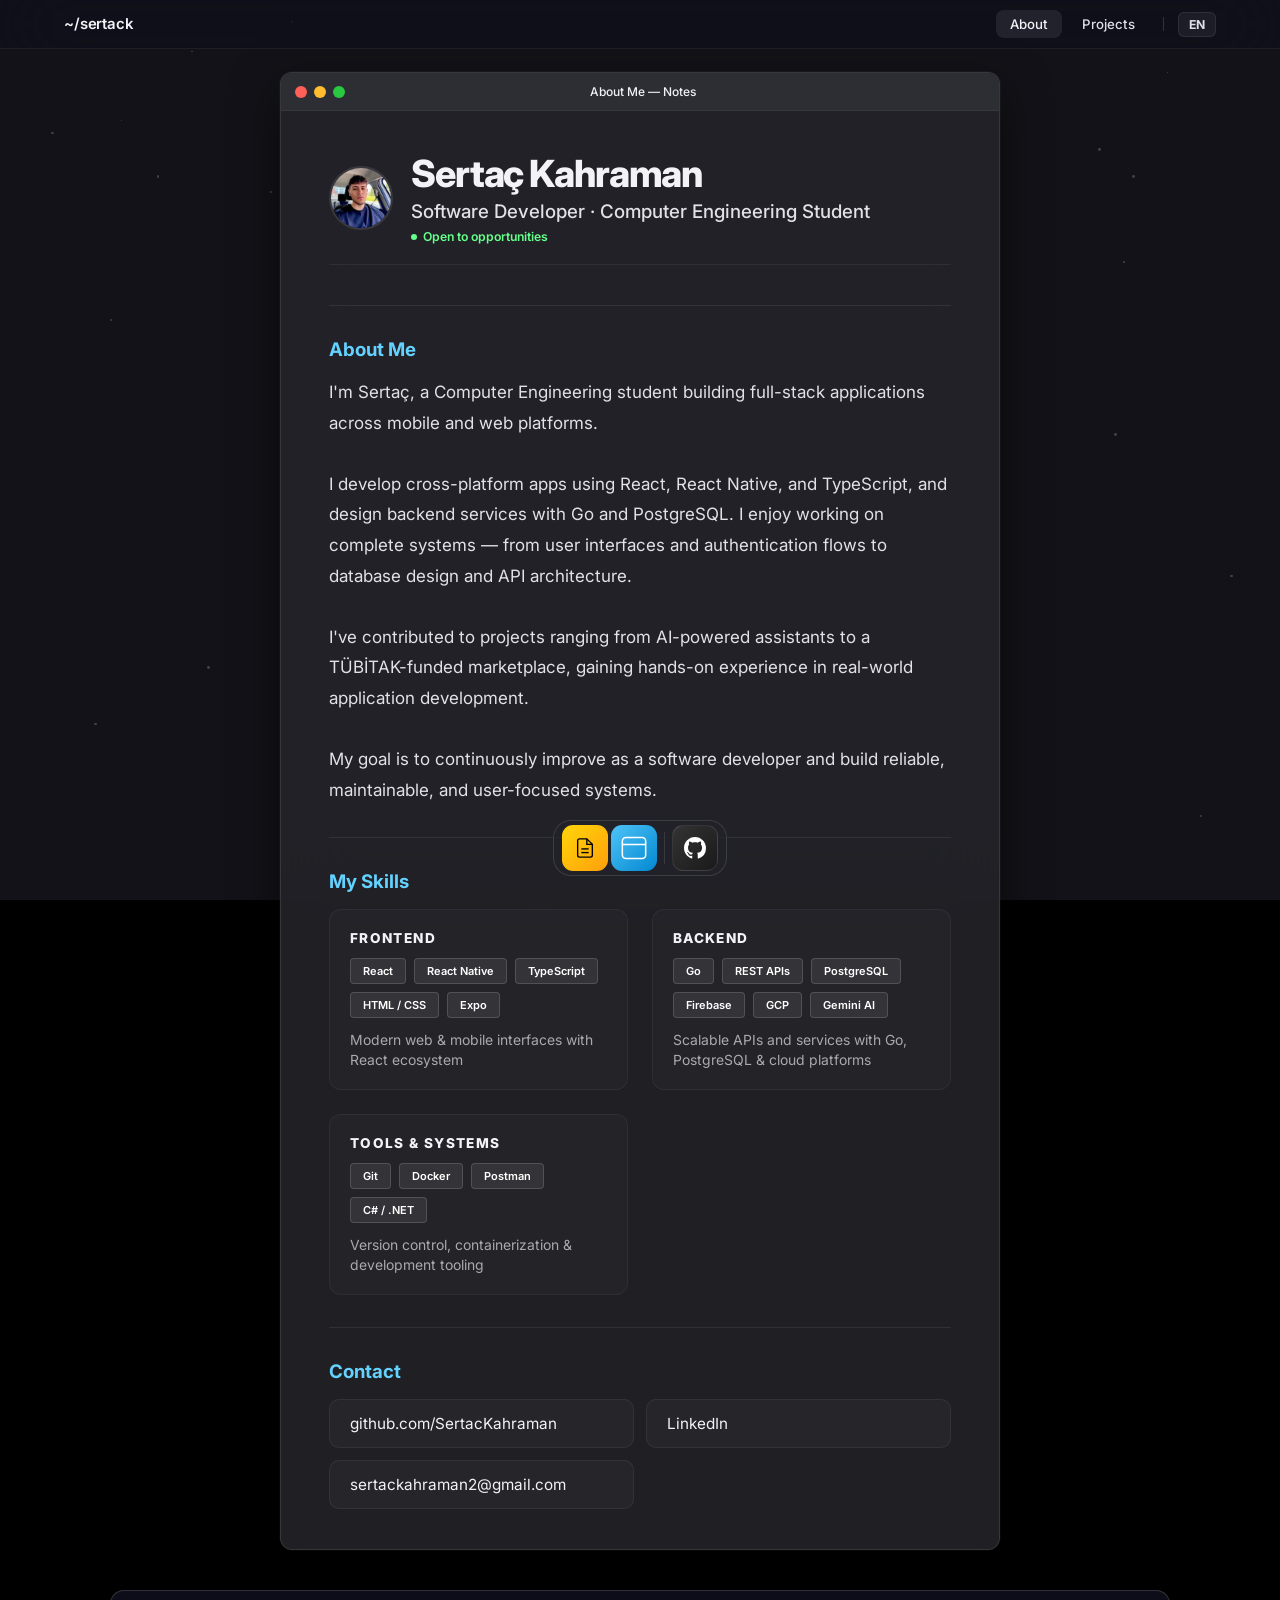
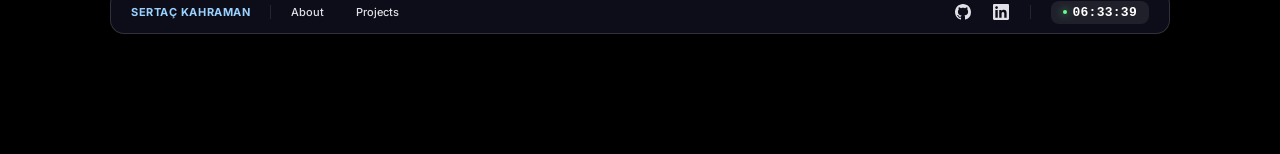
==== commit 3e32c7c4: "Update about.html" ====
--- a/about.html
+++ b/about.html
@@ -62,7 +62,7 @@
     <!-- HEADER -->
     <nav class="header">
         <div class="header-inner">
-            <a href="/" class="header-logo">~/sertac</a>
+            <a href="/" class="header-logo">~/sertack</a>
             <div class="header-nav">
                 <a href="/about" class="header-link header-link--active" data-i18n="nav-about">About</a>
                 <a href="/projects" class="header-link" data-i18n="nav-projects">Projects</a>
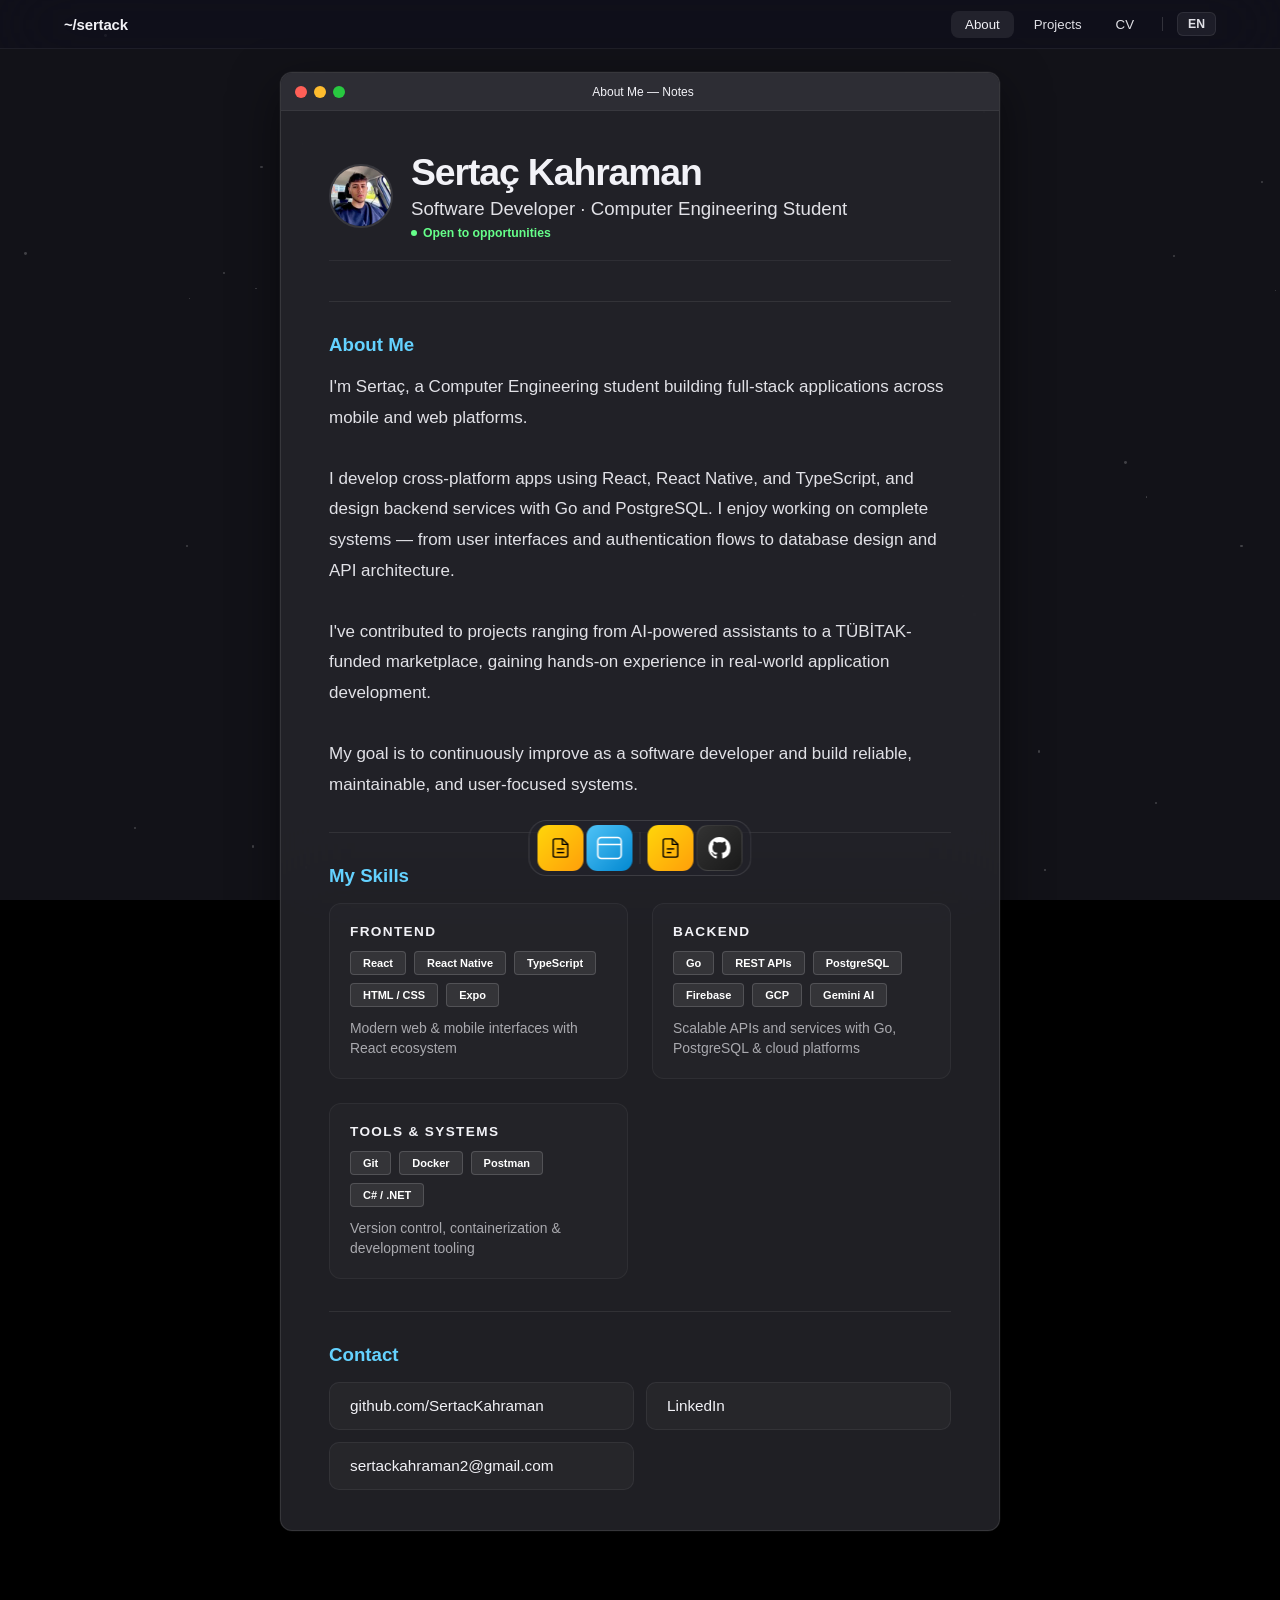
==== commit 2e148e71: "Add localized CV links and improve site SEO" ====
--- a/about.html
+++ b/about.html
@@ -5,26 +5,54 @@
     <meta charset="UTF-8">
     <meta name="viewport" content="width=device-width, initial-scale=1.0">
     <title>About — Sertaç Kahraman</title>
-    <meta name="description" content="About Sertaç Kahraman — Software Developer · Computer Engineering Student.">
+    <meta name="description"
+        content="Learn about Sertaç Kahraman, a Software Developer and Computer Engineering student focused on full-stack web and mobile apps, APIs, and reliable product experiences.">
+    <meta name="author" content="Sertaç Kahraman">
     <link rel="icon" type="image/png" sizes="16x16" href="favicon-16x16.png">
     <link rel="apple-touch-icon" href="apple-touch-icon.png">
     <meta name="msapplication-TileColor" content="#ffffff">
     <meta name="theme-color" content="#ffffff">
     <meta property="og:title" content="About — Sertaç Kahraman">
+    <meta property="og:site_name" content="Sertaç Kahraman">
     <meta property="og:description"
-        content="Software Developer building scalable mobile and web applications with Go, React Native & PostgreSQL.">
+        content="Learn about Sertaç Kahraman, a Software Developer and Computer Engineering student focused on full-stack web and mobile apps, APIs, and reliable product experiences.">
     <meta property="og:type" content="website">
     <meta property="og:url" content="https://sertackahraman.com/about">
     <meta property="og:image" content="https://sertackahraman.com/sertacresim.webp">
+    <meta property="og:image:alt" content="Sertaç Kahraman profile photo">
     <meta name="twitter:card" content="summary_large_image">
+    <meta name="twitter:title" content="About — Sertaç Kahraman">
+    <meta name="twitter:description"
+        content="Software Developer focused on full-stack web and mobile apps, APIs, and reliable product experiences.">
+    <meta name="twitter:image" content="https://sertackahraman.com/sertacresim.webp">
     <link rel="canonical" href="https://sertackahraman.com/about">
-
-    <link rel="preconnect" href="https://fonts.googleapis.com">
-    <link rel="preconnect" href="https://fonts.gstatic.com" crossorigin>
-    <link rel="dns-prefetch" href="https://fonts.googleapis.com">
-    <link rel="dns-prefetch" href="https://fonts.gstatic.com">
-    <!-- Optimized Google Fonts -->
-    <link href="https://fonts.googleapis.com/css2?family=Inter:wght@400;500;600;700;800&display=swap" rel="stylesheet">
+    <script type="application/ld+json">
+        {
+            "@context": "https://schema.org",
+            "@type": "Person",
+            "@id": "https://sertackahraman.com/#person",
+            "name": "Sertaç Kahraman",
+            "url": "https://sertackahraman.com/",
+            "image": "https://sertackahraman.com/sertacresim.webp",
+            "jobTitle": "Software Developer",
+            "email": "mailto:sertackahraman2@gmail.com",
+            "description": "Software Developer and Computer Engineering student building full-stack web and mobile applications with React, React Native, Go, and PostgreSQL.",
+            "sameAs": [
+                "https://github.com/SertacKahraman",
+                "https://www.linkedin.com/in/serta%C3%A7-kahraman-7b6459294/"
+            ],
+            "knowsAbout": [
+                "React",
+                "React Native",
+                "TypeScript",
+                "Go",
+                "PostgreSQL",
+                "REST APIs",
+                "Firebase",
+                "Google Cloud Platform"
+            ]
+        }
+    </script>
 
     <!-- Essential Critical CSS (Ensures no white flash on load) -->
     <style>
@@ -33,7 +61,7 @@
             margin: 0;
             padding: 0;
             background: #000;
-            font-family: 'Inter', sans-serif;
+            font-family: -apple-system, BlinkMacSystemFont, "Segoe UI", sans-serif;
             color: #F2F2F7;
             -webkit-font-smoothing: antialiased;
         }
@@ -66,6 +94,8 @@
             <div class="header-nav">
                 <a href="/about" class="header-link header-link--active" data-i18n="nav-about">About</a>
                 <a href="/projects" class="header-link" data-i18n="nav-projects">Projects</a>
+                <a href="/sertac-kahraman-cv-en.pdf" target="_blank" rel="noopener" class="header-link" data-cv-link
+                    aria-label="Open CV PDF" data-i18n="nav-cv">CV</a>
                 <div class="header-divider"></div>
                 <button id="lang-toggle" class="lang-btn" aria-label="Change language to Turkish">TR</button>
             </div>
@@ -178,6 +208,9 @@
                     <nav class="footer-nav">
                         <a href="/about" class="footer-nav-link" data-i18n="footer-about">About</a>
                         <a href="/projects" class="footer-nav-link" data-i18n="footer-projects">Projects</a>
+                        <a href="/sertac-kahraman-cv-en.pdf" target="_blank" rel="noopener" class="footer-nav-link"
+                            data-cv-link aria-label="Open CV PDF"
+                            data-i18n="footer-cv">CV</a>
                     </nav>
                 </div>
                 <div class="footer-right">
@@ -226,6 +259,17 @@
                 </svg></div>
         </a>
         <div class="dock-divider"></div>
+        <a href="/sertac-kahraman-cv-en.pdf" target="_blank" rel="noopener" class="dock-item" data-cv-link
+            data-tooltip="CV"
+            aria-label="Open CV PDF">
+            <div class="dock-icon di-notes"><svg width="22" height="22" viewBox="0 0 24 24" fill="none"
+                    stroke="currentColor" stroke-width="1.5">
+                    <path d="M14 2H6a2 2 0 00-2 2v16a2 2 0 002 2h12a2 2 0 002-2V8z" />
+                    <polyline points="14 2 14 8 20 8" />
+                    <line x1="8" y1="13" x2="16" y2="13" />
+                    <line x1="8" y1="17" x2="13" y2="17" />
+                </svg></div>
+        </a>
         <a href="https://github.com/SertacKahraman" target="_blank" rel="noopener" class="dock-item"
             data-tooltip="GitHub" aria-label="GitHub Repository">
             <div class="dock-icon di-github"><svg width="22" height="22" viewBox="0 0 24 24" fill="currentColor">
@@ -239,4 +283,4 @@
     <script src="script.js" defer></script>
 </body>
 
-</html>+</html>
--- a/style.css
+++ b/style.css
@@ -32,7 +32,7 @@
     --green: #66FF8A;
     --orange: #FFB340;
 
-    --font: 'Inter', -apple-system, BlinkMacSystemFont, sans-serif;
+    --font: -apple-system, BlinkMacSystemFont, "Segoe UI", sans-serif;
     --r: 12px;
     --r-sm: 8px;
 
@@ -849,6 +849,12 @@
 .finder-item-detailed:hover {
     background: rgba(255, 255, 255, 0.05);
     border-color: rgba(255, 255, 255, 0.08);
+}
+
+.finder-item-link {
+    display: block;
+    color: inherit;
+    text-decoration: none;
 }
 
 .finder-item-header {
@@ -1167,6 +1173,35 @@
    ══════════════════════════════════════════════════ */
 
 @media (max-width: 800px) {
+    .header-inner {
+        padding: 0 14px;
+        gap: 10px;
+        min-width: 0;
+    }
+
+    .header-logo {
+        min-width: 0;
+        font-size: 0.82rem;
+    }
+
+    .header-nav {
+        flex-shrink: 0;
+        gap: 4px;
+    }
+
+    .header-link {
+        padding: 6px 9px;
+        font-size: 0.74rem;
+    }
+
+    .header-divider {
+        margin: 0 4px;
+    }
+
+    .lang-btn {
+        padding: 4px 8px;
+    }
+
     .win-grid {
         grid-template-columns: 1fr;
     }
@@ -1242,6 +1277,26 @@
 }
 
 @media (max-width: 480px) {
+    .header-inner {
+        padding: 0 10px;
+    }
+
+    .header-logo {
+        max-width: 78px;
+        overflow: hidden;
+        text-overflow: ellipsis;
+        white-space: nowrap;
+    }
+
+    .header-link {
+        padding: 5px 7px;
+        font-size: 0.72rem;
+    }
+
+    .lang-btn {
+        padding: 4px 7px;
+    }
+
     .dock-icon {
         width: 38px;
         height: 38px;
@@ -1365,4 +1420,4 @@
     font-weight: 500 !important;
     font-size: 10px;
     letter-spacing: 0.03em;
-}+}
